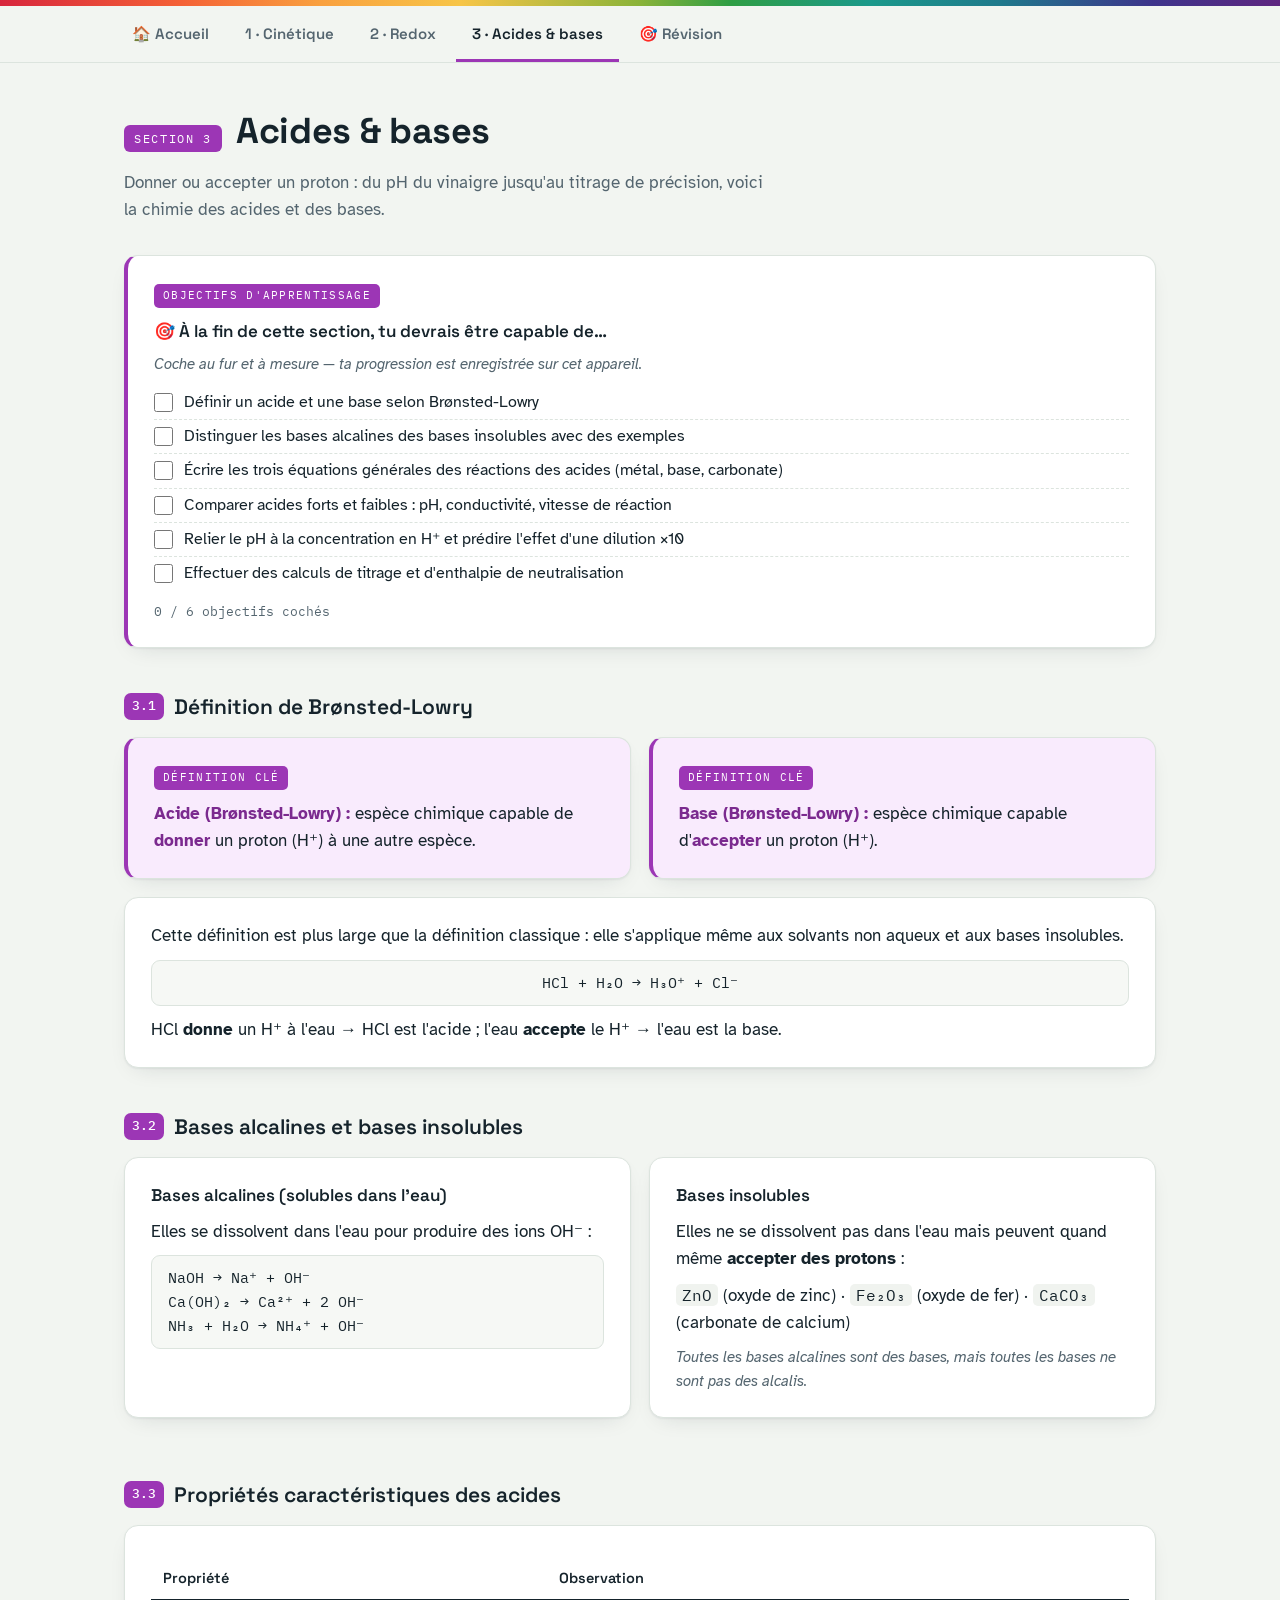
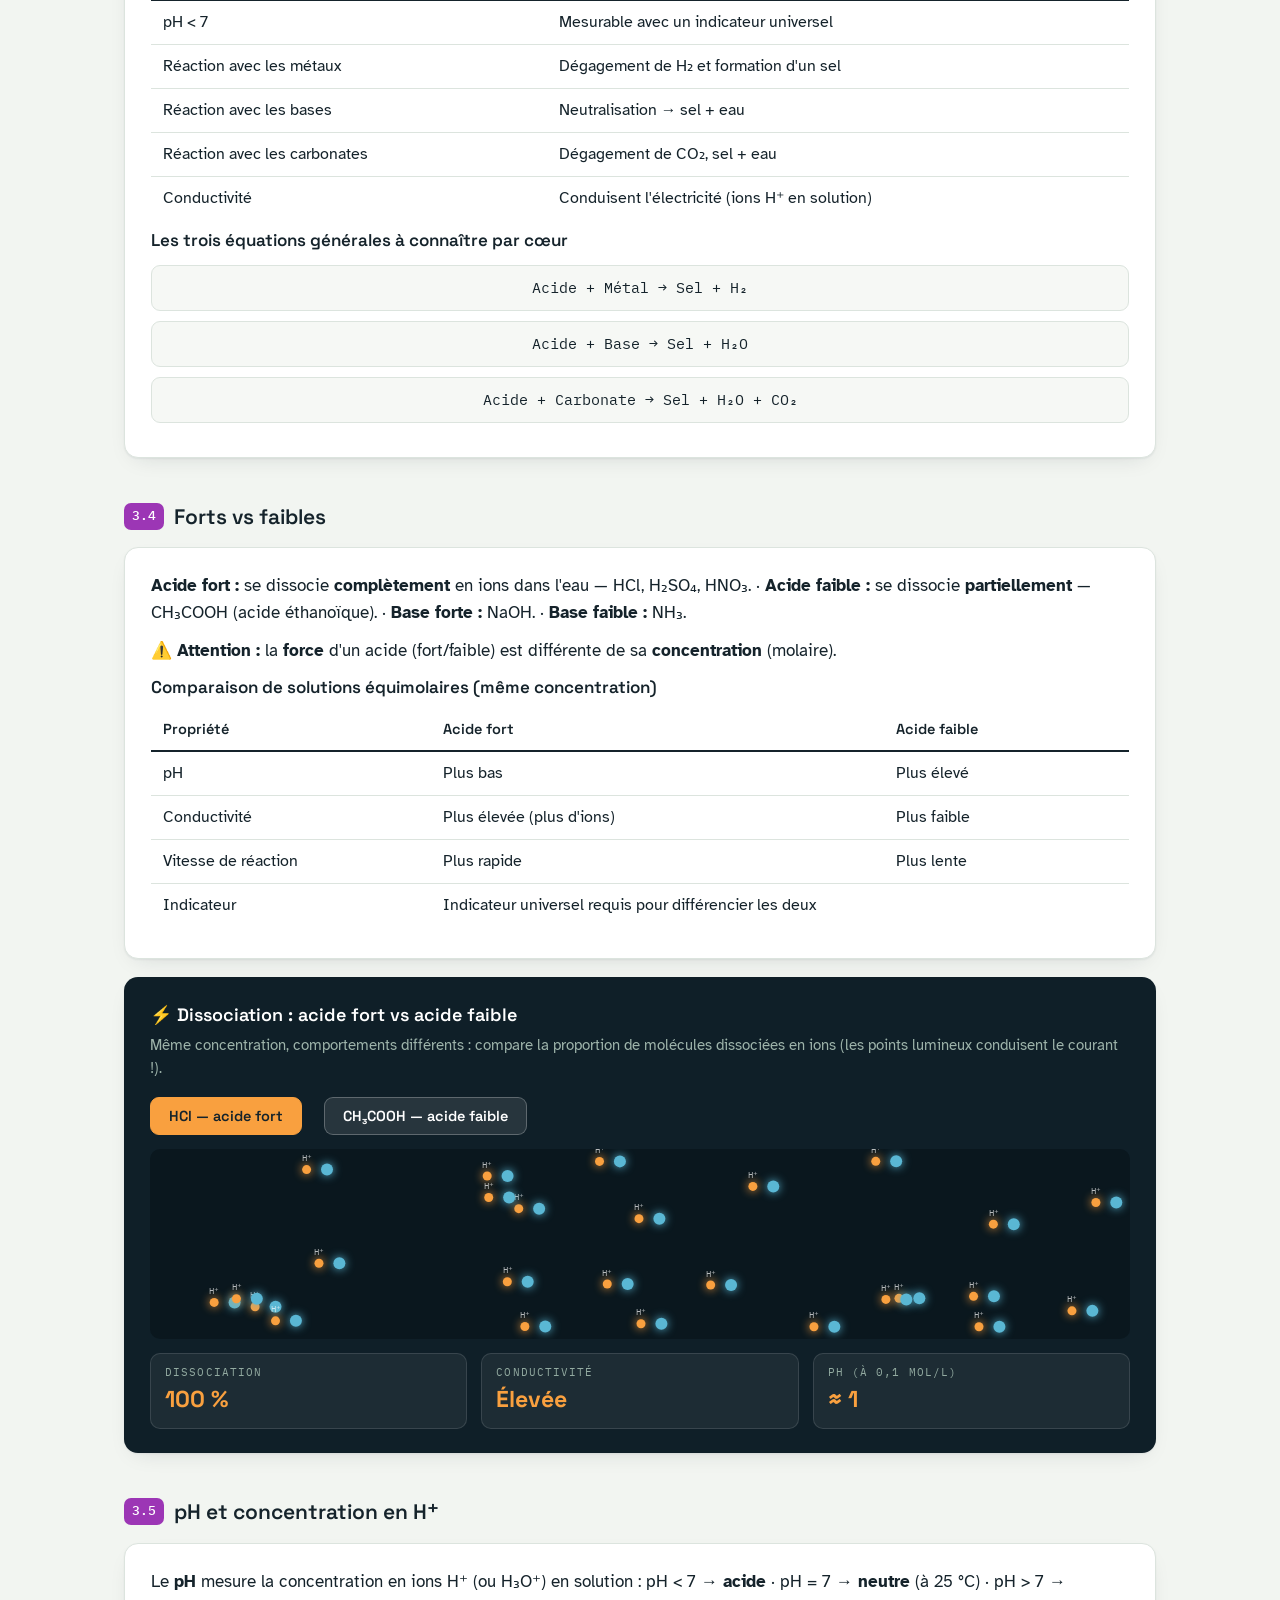
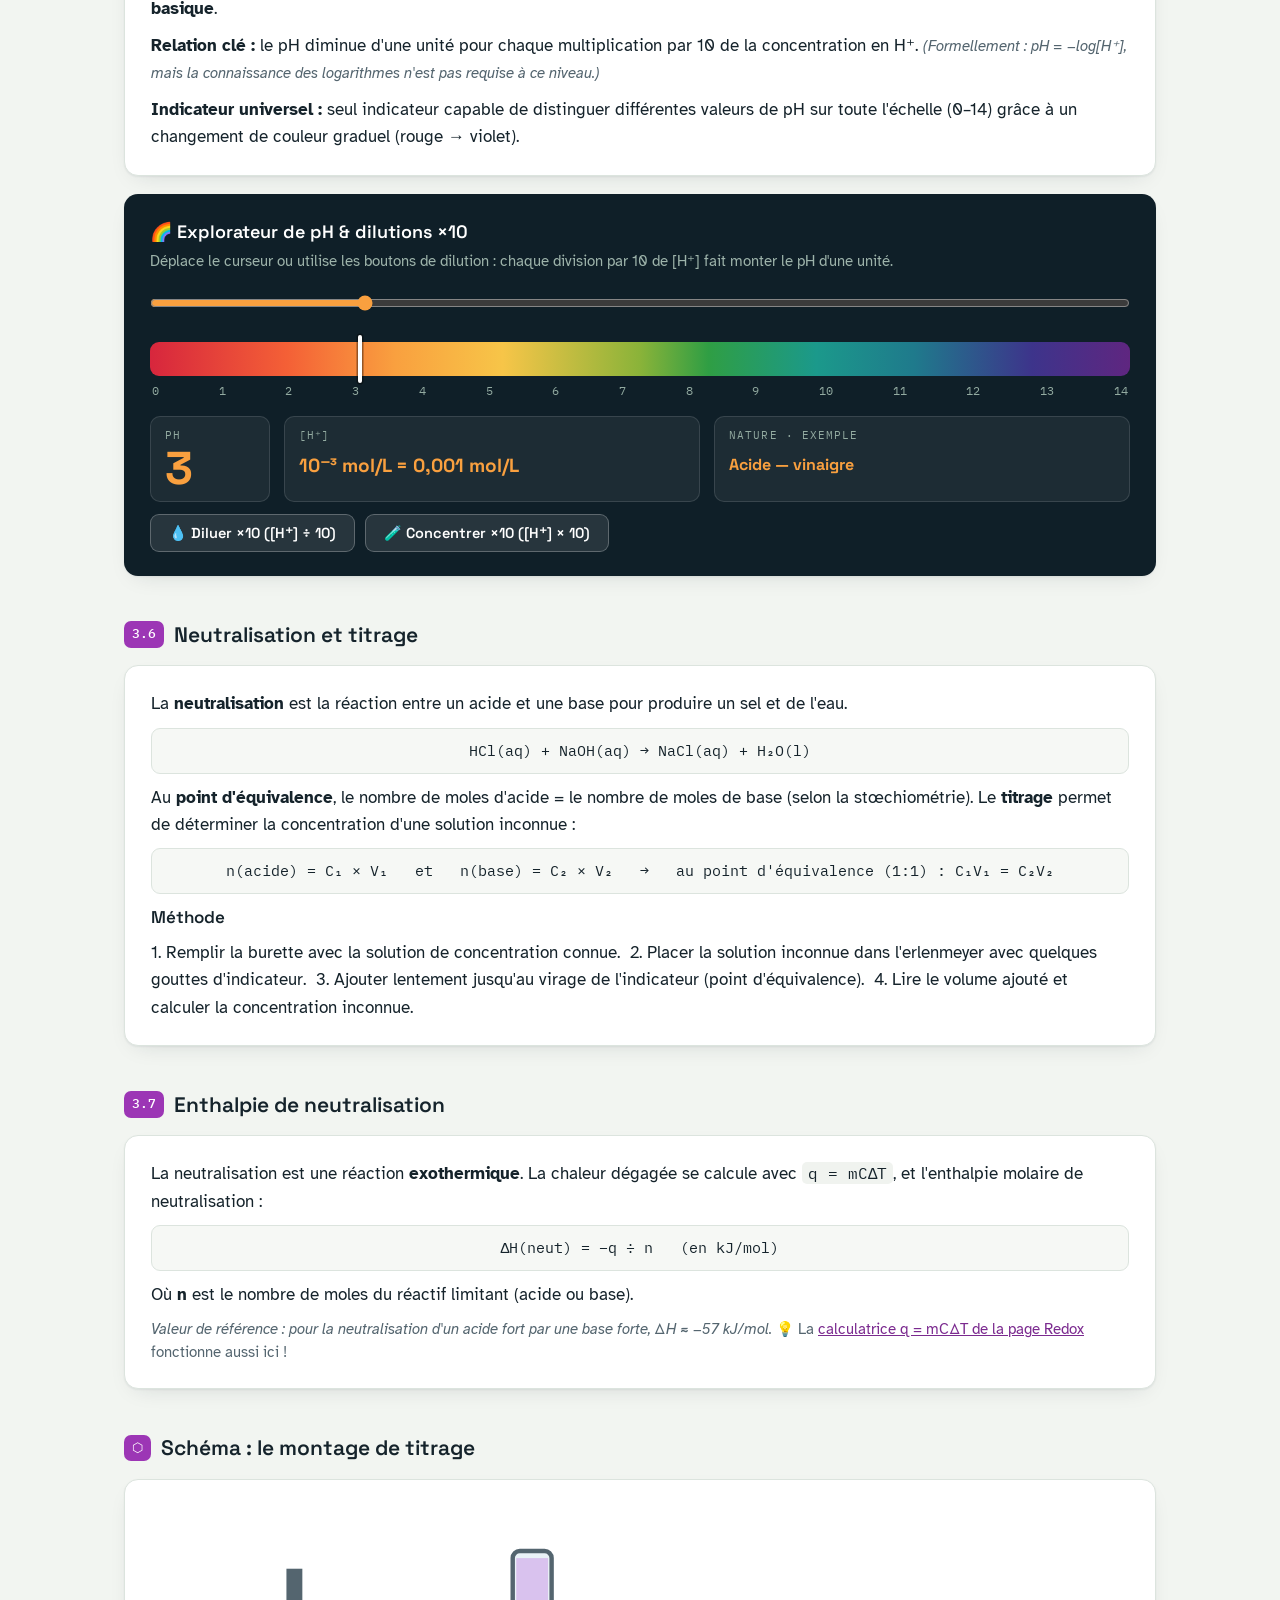
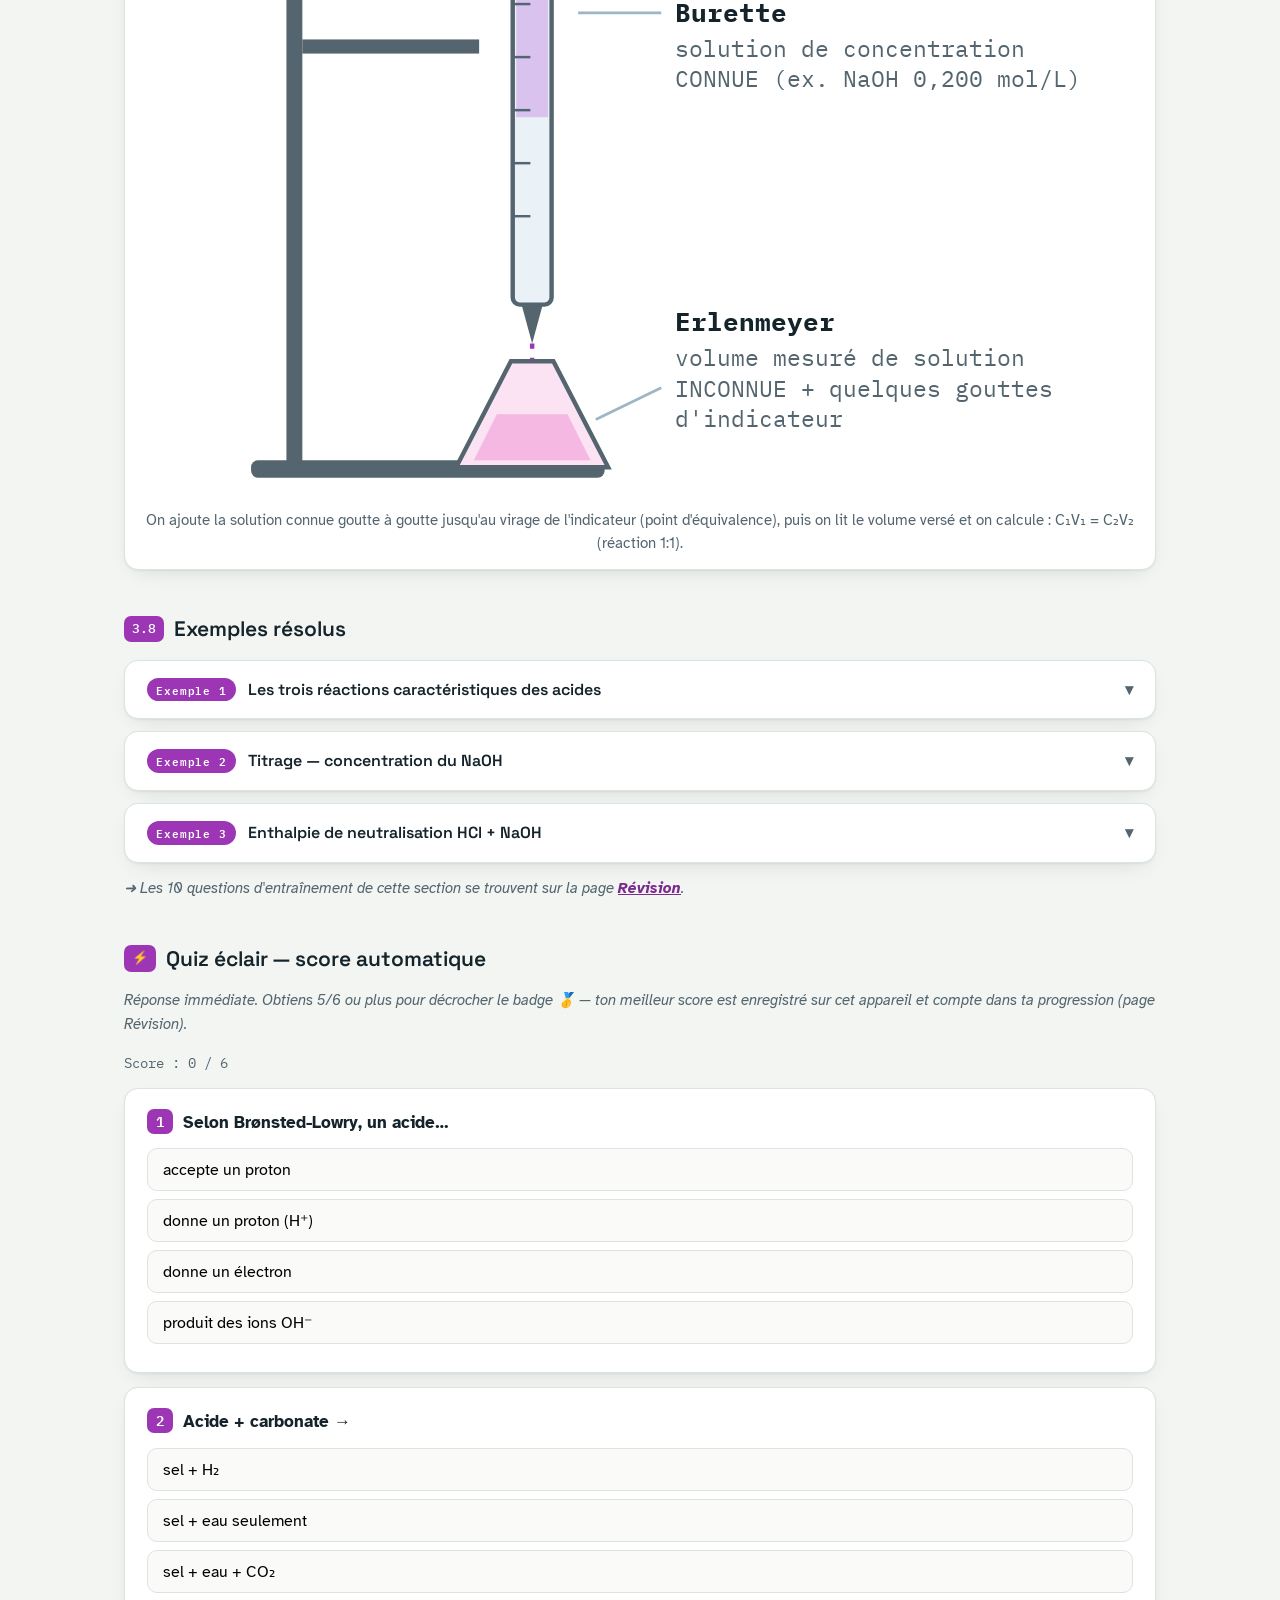
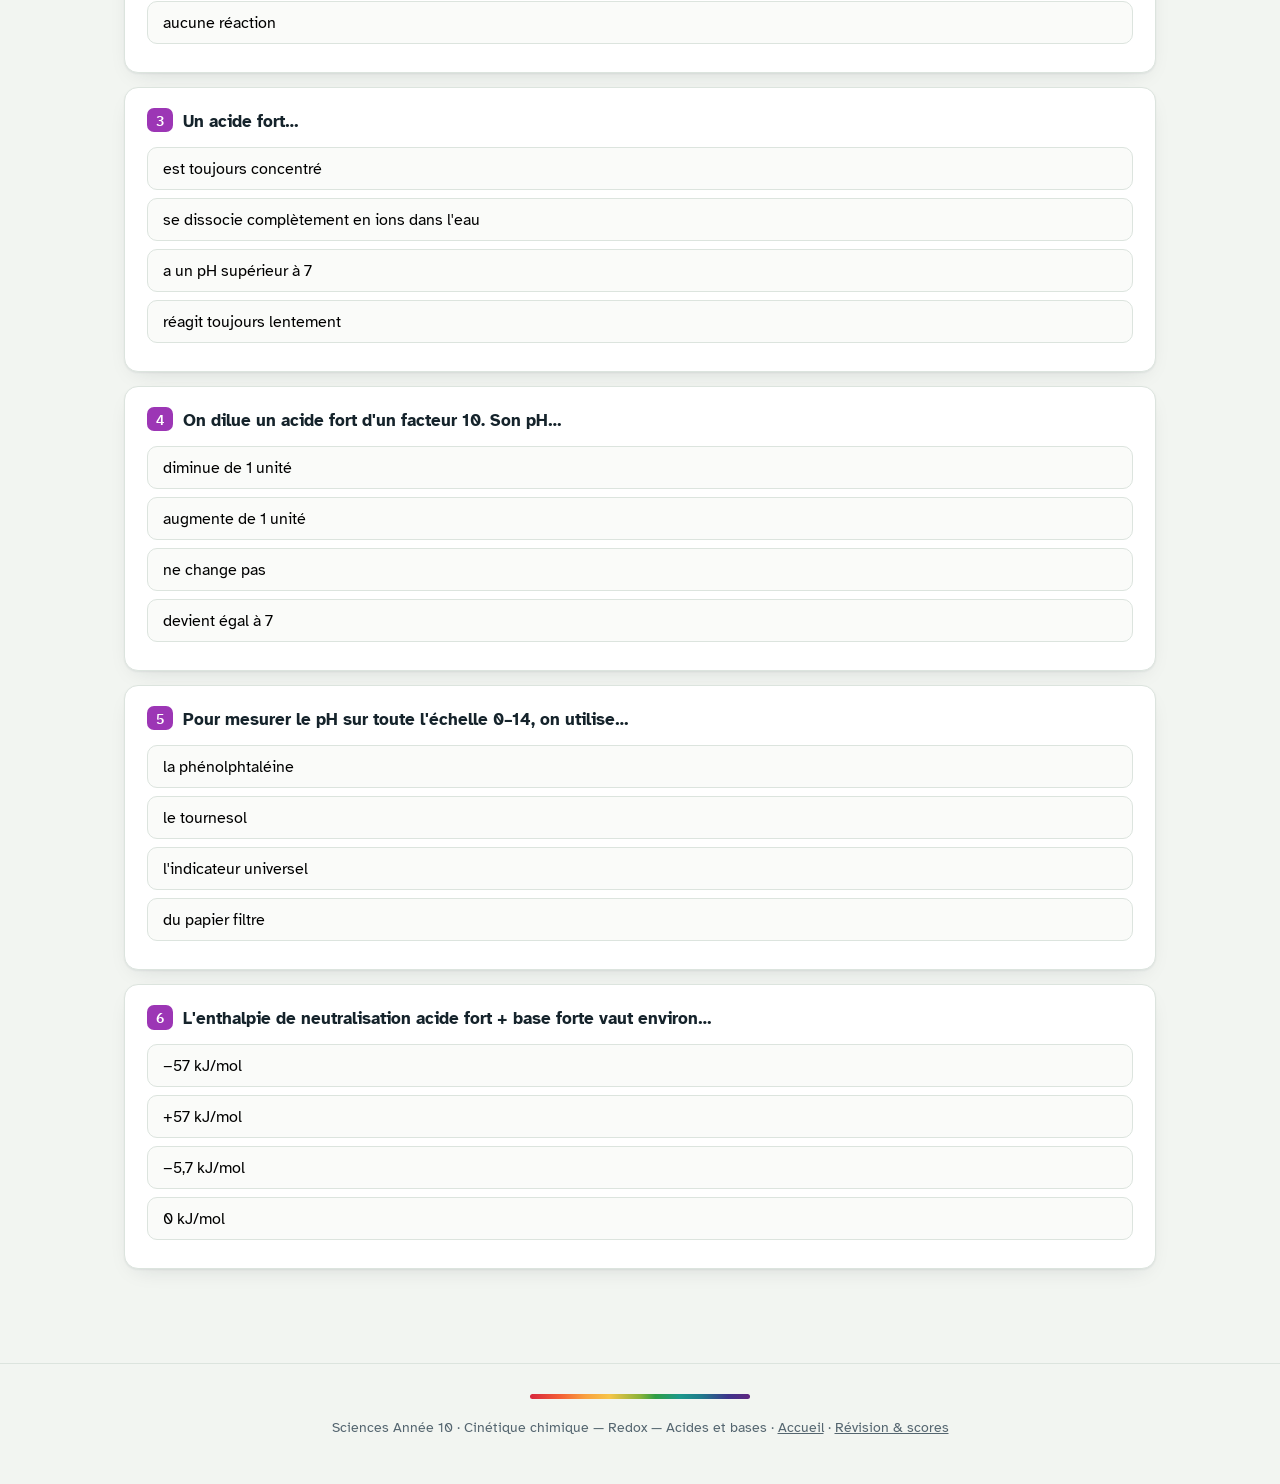
==== acids.html @ d0faf3c6 "Add files via upload" ====
<!DOCTYPE html>
<html lang="fr">
<head>
<meta charset="UTF-8">
<meta name="viewport" content="width=device-width, initial-scale=1.0">
<title>Acides & bases — Sciences Année 10</title>
<link rel="preconnect" href="https://fonts.googleapis.com">
<link href="https://fonts.googleapis.com/css2?family=Space+Grotesk:wght@400;500;600;700&family=Atkinson+Hyperlegible:ital,wght@0,400;0,700;1,400&family=IBM+Plex+Mono:wght@400;500;600&display=swap" rel="stylesheet">
<link rel="stylesheet" href="style.css">
</head>
<body>
<header class="page-hero"><div class="ph-bar"></div></header>
<nav class="nav" aria-label="Navigation du site"><div class="nav-inner">
<a class="tab-btn" href="index.html">🏠 Accueil</a>
<a class="tab-btn" href="kinetics.html" style="--tab-color:var(--kin)">1 · Cinétique</a>
<a class="tab-btn" href="redox.html" style="--tab-color:var(--redox)">2 · Redox</a>
<a class="tab-btn" href="acids.html" style="--tab-color:var(--acid)" aria-current="page">3 · Acides &amp; bases</a>
<a class="tab-btn" href="revision.html" style="--tab-color:var(--green)">🎯 Révision</a>
</div></nav>
<main class="wrap">
<section class="panel" id="panel-acid" style="--accent:var(--acid);--accent-soft:var(--acid-soft);--accent-deep:var(--acid-deep)">
  <div class="section-head">
    <span class="section-tag" style="background:var(--acid)">Section 3</span>
    <h2>Acides &amp; bases</h2>
  </div>
  <p class="section-intro">Donner ou accepter un proton : du pH du vinaigre jusqu'au titrage de précision, voici la chimie des acides et des bases.</p>
<div class="card obj-card" data-chapter="acid"><span class="deftag" style="background:var(--acid);color:#fff">Objectifs d'apprentissage</span><h4>🎯 À la fin de cette section, tu devrais être capable de…</h4><p class="note">Coche au fur et à mesure — ta progression est enregistrée sur cet appareil.</p><ul class="obj-list"><li><label><input type="checkbox"> <span>Définir un acide et une base selon Brønsted-Lowry</span></label></li><li><label><input type="checkbox"> <span>Distinguer les bases alcalines des bases insolubles avec des exemples</span></label></li><li><label><input type="checkbox"> <span>Écrire les trois équations générales des réactions des acides (métal, base, carbonate)</span></label></li><li><label><input type="checkbox"> <span>Comparer acides forts et faibles : pH, conductivité, vitesse de réaction</span></label></li><li><label><input type="checkbox"> <span>Relier le pH à la concentration en H⁺ et prédire l'effet d'une dilution ×10</span></label></li><li><label><input type="checkbox"> <span>Effectuer des calculs de titrage et d'enthalpie de neutralisation</span></label></li></ul><div class="obj-progress"></div></div>


  <h3 class="block-title"><span class="num" style="background:var(--acid)">3.1</span>Définition de Brønsted-Lowry</h3>
  <div class="grid-2">
    <div class="card definition">
      <span class="deftag" style="background:var(--acid);color:#fff">Définition clé</span>
      <p><strong>Acide (Brønsted-Lowry) :</strong> espèce chimique capable de <strong>donner</strong> un proton (H⁺) à une autre espèce.</p>
    </div>
    <div class="card definition">
      <span class="deftag" style="background:var(--acid);color:#fff">Définition clé</span>
      <p><strong>Base (Brønsted-Lowry) :</strong> espèce chimique capable d'<strong>accepter</strong> un proton (H⁺).</p>
    </div>
  </div>
  <div class="card">
    <p>Cette définition est plus large que la définition classique : elle s'applique même aux solvants non aqueux et aux bases insolubles.</p>
    <div class="eq">HCl + H₂O → H₃O⁺ + Cl⁻</div>
    <p>HCl <strong>donne</strong> un H⁺ à l'eau → HCl est l'acide ; l'eau <strong>accepte</strong> le H⁺ → l'eau est la base.</p>
  </div>

  <h3 class="block-title"><span class="num" style="background:var(--acid)">3.2</span>Bases alcalines et bases insolubles</h3>
  <div class="grid-2">
    <div class="card">
      <h4>Bases alcalines (solubles dans l'eau)</h4>
      <p>Elles se dissolvent dans l'eau pour produire des ions OH⁻ :</p>
      <div class="eq" style="text-align:left">NaOH → Na⁺ + OH⁻<br>Ca(OH)₂ → Ca²⁺ + 2 OH⁻<br>NH₃ + H₂O → NH₄⁺ + OH⁻</div>
    </div>
    <div class="card">
      <h4>Bases insolubles</h4>
      <p>Elles ne se dissolvent pas dans l'eau mais peuvent quand même <strong>accepter des protons</strong> :</p>
      <p><code class="chem">ZnO</code> (oxyde de zinc) · <code class="chem">Fe₂O₃</code> (oxyde de fer) · <code class="chem">CaCO₃</code> (carbonate de calcium)</p>
      <p class="note">Toutes les bases alcalines sont des bases, mais toutes les bases ne sont pas des alcalis.</p>
    </div>
  </div>

  <h3 class="block-title"><span class="num" style="background:var(--acid)">3.3</span>Propriétés caractéristiques des acides</h3>
  <div class="card">
    <table>
      <tr><th>Propriété</th><th>Observation</th></tr>
      <tr><td>pH &lt; 7</td><td>Mesurable avec un indicateur universel</td></tr>
      <tr><td>Réaction avec les métaux</td><td>Dégagement de H₂ et formation d'un sel</td></tr>
      <tr><td>Réaction avec les bases</td><td>Neutralisation → sel + eau</td></tr>
      <tr><td>Réaction avec les carbonates</td><td>Dégagement de CO₂, sel + eau</td></tr>
      <tr><td>Conductivité</td><td>Conduisent l'électricité (ions H⁺ en solution)</td></tr>
    </table>
    <h4>Les trois équations générales à connaître par cœur</h4>
    <div class="eq">Acide + Métal → Sel + H₂</div>
    <div class="eq">Acide + Base → Sel + H₂O</div>
    <div class="eq">Acide + Carbonate → Sel + H₂O + CO₂</div>
  </div>

  <h3 class="block-title"><span class="num" style="background:var(--acid)">3.4</span>Forts vs faibles</h3>
  <div class="card">
    <p><strong>Acide fort :</strong> se dissocie <strong>complètement</strong> en ions dans l'eau — HCl, H₂SO₄, HNO₃. · <strong>Acide faible :</strong> se dissocie <strong>partiellement</strong> — CH₃COOH (acide éthanoïque). · <strong>Base forte :</strong> NaOH. · <strong>Base faible :</strong> NH₃.</p>
    <p>⚠️ <strong>Attention :</strong> la <strong>force</strong> d'un acide (fort/faible) est différente de sa <strong>concentration</strong> (molaire).</p>
    <h4>Comparaison de solutions équimolaires (même concentration)</h4>
    <table>
      <tr><th>Propriété</th><th>Acide fort</th><th>Acide faible</th></tr>
      <tr><td>pH</td><td>Plus bas</td><td>Plus élevé</td></tr>
      <tr><td>Conductivité</td><td>Plus élevée (plus d'ions)</td><td>Plus faible</td></tr>
      <tr><td>Vitesse de réaction</td><td>Plus rapide</td><td>Plus lente</td></tr>
      <tr><td>Indicateur</td><td colspan="2">Indicateur universel requis pour différencier les deux</td></tr>
    </table>
  </div>

  <!-- Strong vs weak dissociation widget -->
  <div class="widget">
    <h4>⚡ Dissociation : acide fort vs acide faible</h4>
    <p class="hint">Même concentration, comportements différents : compare la proportion de molécules dissociées en ions (les points lumineux conduisent le courant !).</p>
    <div class="controls">
      <button class="btn dark toggled" id="dissStrong">HCl — acide fort</button>
      <button class="btn dark" id="dissWeak">CH₃COOH — acide faible</button>
    </div>
    <canvas id="dissCanvas" class="sim-canvas" style="height:190px" aria-label="Visualisation de la dissociation des acides"></canvas>
    <div class="stat-row">
      <div class="stat"><div class="lab">Dissociation</div><div class="val" id="dissPct">100 %</div></div>
      <div class="stat"><div class="lab">Conductivité</div><div class="val" id="dissCond">Élevée</div></div>
      <div class="stat"><div class="lab">pH (à 0,1 mol/L)</div><div class="val" id="dissPh">≈ 1</div></div>
    </div>
  </div>

  <h3 class="block-title"><span class="num" style="background:var(--acid)">3.5</span>pH et concentration en H⁺</h3>
  <div class="card">
    <p>Le <strong>pH</strong> mesure la concentration en ions H⁺ (ou H₃O⁺) en solution : pH &lt; 7 → <strong>acide</strong> · pH = 7 → <strong>neutre</strong> (à 25 °C) · pH &gt; 7 → <strong>basique</strong>.</p>
    <p><strong>Relation clé :</strong> le pH diminue d'une unité pour chaque multiplication par 10 de la concentration en H⁺. <span class="note">(Formellement : pH = −log[H⁺], mais la connaissance des logarithmes n'est pas requise à ce niveau.)</span></p>
    <p><strong>Indicateur universel :</strong> seul indicateur capable de distinguer différentes valeurs de pH sur toute l'échelle (0–14) grâce à un changement de couleur graduel (rouge → violet).</p>
  </div>

  <!-- pH explorer -->
  <div class="widget">
    <h4>🌈 Explorateur de pH &amp; dilutions ×10</h4>
    <p class="hint">Déplace le curseur ou utilise les boutons de dilution : chaque division par 10 de [H⁺] fait monter le pH d'une unité.</p>
    <input type="range" id="phSlider" min="0" max="14" step="1" value="3" aria-label="Valeur de pH">
    <div class="ph-strip"><div class="ph-cursor" id="phCursor"></div></div>
    <div class="ph-scale"><span>0</span><span>1</span><span>2</span><span>3</span><span>4</span><span>5</span><span>6</span><span>7</span><span>8</span><span>9</span><span>10</span><span>11</span><span>12</span><span>13</span><span>14</span></div>
    <div class="ph-readout">
      <div class="stat" style="flex:0 0 auto;min-width:120px"><div class="lab">pH</div><div class="ph-big" id="phVal" style="color:#F7C548">3</div></div>
      <div class="stat"><div class="lab">[H⁺]</div><div class="val" id="phConc" style="font-size:19px;padding-top:6px">10⁻³ mol/L = 0,001 mol/L</div></div>
      <div class="stat"><div class="lab">Nature · exemple</div><div class="val" id="phNature" style="font-size:16px;padding-top:7px">Acide — vinaigre</div></div>
    </div>
    <div class="dilute-btns">
      <button class="btn dark" id="phDilute">💧 Diluer ×10 ([H⁺] ÷ 10)</button>
      <button class="btn dark" id="phConcentrate">🧪 Concentrer ×10 ([H⁺] × 10)</button>
    </div>
  </div>

  <h3 class="block-title"><span class="num" style="background:var(--acid)">3.6</span>Neutralisation et titrage</h3>
  <div class="card">
    <p>La <strong>neutralisation</strong> est la réaction entre un acide et une base pour produire un sel et de l'eau.</p>
    <div class="eq">HCl(aq) + NaOH(aq) → NaCl(aq) + H₂O(l)</div>
    <p>Au <strong>point d'équivalence</strong>, le nombre de moles d'acide = le nombre de moles de base (selon la stœchiométrie). Le <strong>titrage</strong> permet de déterminer la concentration d'une solution inconnue :</p>
    <div class="eq">n(acide) = C₁ × V₁ &nbsp;&nbsp;et&nbsp;&nbsp; n(base) = C₂ × V₂ &nbsp;&nbsp;→&nbsp;&nbsp; au point d'équivalence (1:1) : C₁V₁ = C₂V₂</div>
    <h4>Méthode</h4>
    <p>1. Remplir la burette avec la solution de concentration connue. &nbsp;2. Placer la solution inconnue dans l'erlenmeyer avec quelques gouttes d'indicateur. &nbsp;3. Ajouter lentement jusqu'au virage de l'indicateur (point d'équivalence). &nbsp;4. Lire le volume ajouté et calculer la concentration inconnue.</p>
  </div>

  <h3 class="block-title"><span class="num" style="background:var(--acid)">3.7</span>Enthalpie de neutralisation</h3>
  <div class="card">
    <p>La neutralisation est une réaction <strong>exothermique</strong>. La chaleur dégagée se calcule avec <code class="chem">q = mCΔT</code>, et l'enthalpie molaire de neutralisation :</p>
    <div class="eq">ΔH(neut) = −q ÷ n &nbsp;&nbsp;(en kJ/mol)</div>
    <p>Où <strong>n</strong> est le nombre de moles du réactif limitant (acide ou base).</p>
    <p class="note">Valeur de référence : pour la neutralisation d'un acide fort par une base forte, ΔH ≈ −57 kJ/mol. <span style="font-style:normal">💡 La <a href="redox.html" style="color:var(--acid-deep)">calculatrice q = mCΔT de la page Redox</a> fonctionne aussi ici !</span></p>
  </div>

  
<h3 class="block-title"><span class="num" style="background:var(--acid)">⬡</span>Schéma : le montage de titrage</h3>
<figure class="fig"><svg viewBox="0 0 560 340" role="img" aria-label="Montage de titrage avec burette et erlenmeyer">
<!-- stand -->
<rect x="60" y="318" width="200" height="10" rx="4" fill="#54656F"/>
<rect x="80" y="40" width="9" height="280" fill="#54656F"/>
<rect x="89" y="80" width="100" height="8" fill="#54656F"/>
<!-- burette -->
<rect x="208" y="30" width="22" height="200" rx="4" fill="#EAF2F7" stroke="#54656F" stroke-width="2.5"/>
<rect x="210" y="34" width="18" height="90" fill="#D9C2EE"/>
<g stroke="#54656F" stroke-width="1.4">
<line x1="208" y1="60" x2="218" y2="60"/><line x1="208" y1="90" x2="218" y2="90"/>
<line x1="208" y1="120" x2="218" y2="120"/><line x1="208" y1="150" x2="218" y2="150"/>
<line x1="208" y1="180" x2="218" y2="180"/></g>
<path d="M 213 230 L 225 230 L 219 252 Z" fill="#54656F"/>
<line x1="219" y1="252" x2="219" y2="278" stroke="#9C36B5" stroke-width="2.5" stroke-dasharray="3 5"/>
<!-- flask -->
<path d="M 207 262 L 231 262 L 262 322 L 176 322 Z" fill="#FBE3F4" stroke="#54656F" stroke-width="2.5"/>
<path d="M 199 292 L 239 292 L 252 318 L 186 318 Z" fill="#F5B8E2"/>
<!-- labels -->
<text x="300" y="70" font-size="14.5" fill="#15232B" font-weight="700">Burette</text>
<text x="300" y="90" font-size="13" fill="#54656F">solution de concentration</text>
<text x="300" y="107" font-size="13" fill="#54656F">CONNUE (ex. NaOH 0,200 mol/L)</text>
<text x="300" y="245" font-size="14.5" fill="#15232B" font-weight="700">Erlenmeyer</text>
<text x="300" y="265" font-size="13" fill="#54656F">volume mesuré de solution</text>
<text x="300" y="282" font-size="13" fill="#54656F">INCONNUE + quelques gouttes</text>
<text x="300" y="299" font-size="13" fill="#54656F">d'indicateur</text>
<line x1="245" y1="65" x2="292" y2="65" stroke="#9DB6C4" stroke-width="1.5"/>
<line x1="255" y1="295" x2="292" y2="277" stroke="#9DB6C4" stroke-width="1.5"/>
</svg><figcaption>On ajoute la solution connue goutte à goutte jusqu'au virage de l'indicateur (point d'équivalence), puis on lit le volume versé et on calcule : C₁V₁ = C₂V₂ (réaction 1:1).</figcaption></figure>
<h3 class="block-title"><span class="num" style="background:var(--acid)">3.8</span>Exemples résolus</h3>
  <details class="ex">
    <summary><span class="pill" style="background:var(--acid)">Exemple 1</span>Les trois réactions caractéristiques des acides<span class="chev">▾</span></summary>
    <div class="ex-body">
      <p><strong>Question :</strong> écrivez les équations équilibrées pour : (a) magnésium + acide chlorhydrique ; (b) hydroxyde de sodium + acide sulfurique ; (c) carbonate de calcium + acide chlorhydrique.</p>
      <div class="answer show"><span class="alab">Réponse</span>
        <div class="eq">(a) Mg(s) + 2 HCl(aq) → MgCl₂(aq) + H₂(g)</div>
        <div class="eq">(b) 2 NaOH(aq) + H₂SO₄(aq) → Na₂SO₄(aq) + 2 H₂O(l)</div>
        <div class="eq">(c) CaCO₃(s) + 2 HCl(aq) → CaCl₂(aq) + H₂O(l) + CO₂(g)</div>
      </div>
    </div>
  </details>
  <details class="ex">
    <summary><span class="pill" style="background:var(--acid)">Exemple 2</span>Titrage — concentration du NaOH<span class="chev">▾</span></summary>
    <div class="ex-body">
      <p><strong>Question :</strong> dans un titrage, 25,0 cm³ de NaOH de concentration inconnue est titré avec du HCl à 0,100 mol/L. Il faut 18,4 cm³ de HCl pour atteindre le point d'équivalence. Calculez la concentration du NaOH.</p>
      <div class="answer show"><span class="alab">Réponse</span>
        Moles de HCl = 0,100 × 0,0184 = 1,84 × 10⁻³ mol. Réaction 1:1, donc moles de NaOH = 1,84 × 10⁻³ mol.
        <div class="eq">C(NaOH) = n ÷ V = 1,84 × 10⁻³ ÷ 0,0250 = <strong>0,0736 mol/L</strong></div>
      </div>
    </div>
  </details>
  <details class="ex">
    <summary><span class="pill" style="background:var(--acid)">Exemple 3</span>Enthalpie de neutralisation HCl + NaOH<span class="chev">▾</span></summary>
    <div class="ex-body">
      <p><strong>Question :</strong> 50 cm³ de HCl à 1 mol/L est mélangé à 50 cm³ de NaOH à 1 mol/L. La température passe de 20,0 °C à 26,7 °C. Calculez q et ΔH molaire de neutralisation.</p>
      <div class="answer show"><span class="alab">Réponse</span>
        m totale = 100 g (densité ≈ 1 g/cm³) · ΔT = 6,7 °C
        <div class="eq">q = 100 × 4,18 × 6,7 = 2 800,6 J ≈ 2,80 kJ</div>
        Moles de HCl = 0,050 L × 1 mol/L = 0,050 mol (réactif limitant)
        <div class="eq">ΔH = −2,80 ÷ 0,050 = <strong>−56,0 kJ/mol</strong></div>
        Le signe négatif confirme que la réaction est exothermique.
      </div>
    </div>
  </details>
  <p class="note" style="margin-top:14px">➜ Les 10 questions d'entraînement de cette section se trouvent sur la page <a href="revision.html" style="color:var(--accent-deep)"><strong>Révision</strong></a>.</p>
<h3 class="block-title"><span class="num" style="background:var(--acid)">⚡</span>Quiz éclair — score automatique</h3><p class="note" style="margin-bottom:16px">Réponse immédiate. Obtiens 5/6 ou plus pour décrocher le badge 🥇 — ton meilleur score est enregistré sur cet appareil et compte dans ta progression (page Révision).</p><div id="quiz"></div>
<script>
const QUIZ_DATA=[
{q:"Selon Brønsted-Lowry, un acide…",o:["accepte un proton","donne un proton (H⁺)","donne un électron","produit des ions OH⁻"],c:1},
{q:"Acide + carbonate →",o:["sel + H₂","sel + eau seulement","sel + eau + CO₂","aucune réaction"],c:2},
{q:"Un acide fort…",o:["est toujours concentré","se dissocie complètement en ions dans l'eau","a un pH supérieur à 7","réagit toujours lentement"],c:1},
{q:"On dilue un acide fort d'un facteur 10. Son pH…",o:["diminue de 1 unité","augmente de 1 unité","ne change pas","devient égal à 7"],c:1},
{q:"Pour mesurer le pH sur toute l'échelle 0–14, on utilise…",o:["la phénolphtaléine","le tournesol","l'indicateur universel","du papier filtre"],c:2},
{q:"L'enthalpie de neutralisation acide fort + base forte vaut environ…",o:["−57 kJ/mol","+57 kJ/mol","−5,7 kJ/mol","0 kJ/mol"],c:0}];
document.addEventListener('DOMContentLoaded',()=>renderQuiz(document.getElementById('quiz'),'acid',QUIZ_DATA));
</script>
</section>
</main>
<footer class="footer"><div class="ph-mini"></div><p>Sciences Année 10 · Cinétique chimique — Redox — Acides et bases · <a href="index.html" style="color:var(--ink-soft)">Accueil</a> · <a href="revision.html" style="color:var(--ink-soft)">Révision &amp; scores</a></p></footer>
<script>
/* == DISSOCIATION WIDGET ===================== */
(function(){
  const cv=document.getElementById('dissCanvas'),ctx=cv.getContext('2d');
  const reduced=matchMedia('(prefers-reduced-motion: reduce)').matches;
  let strong=true,mols=[];
  function resize(){cv.width=cv.offsetWidth*devicePixelRatio;cv.height=190*devicePixelRatio;spawn();}
  function spawn(){
    mols=[];
    for(let i=0;i<26;i++){
      mols.push({x:Math.random()*cv.width,y:Math.random()*cv.height,
        vx:(Math.random()-.5)*.7,vy:(Math.random()-.5)*.7,idx:i});
    }
  }
  resize();addEventListener('resize',resize);
  function frame(){
    ctx.clearRect(0,0,cv.width,cv.height);
    const dpr=devicePixelRatio,r=6*dpr;
    const dissCount=strong?26:3; // 100% vs ~10%
    mols.forEach(mo=>{
      if(!reduced){mo.x+=mo.vx*dpr;mo.y+=mo.vy*dpr;
        if(mo.x<r*3){mo.x=r*3;mo.vx*=-1}if(mo.x>cv.width-r*3){mo.x=cv.width-r*3;mo.vx*=-1}
        if(mo.y<r*2){mo.y=r*2;mo.vy*=-1}if(mo.y>cv.height-r*2){mo.y=cv.height-r*2;mo.vy*=-1}}
      const diss=mo.idx<dissCount;
      if(diss){
        // two separated glowing ions
        ctx.shadowColor='#F9A03F';ctx.shadowBlur=10*dpr;
        ctx.fillStyle='#F9A03F';ctx.beginPath();ctx.arc(mo.x-r*1.7,mo.y,r*.75,0,7);ctx.fill();
        ctx.shadowColor='#5AB7D4';
        ctx.fillStyle='#5AB7D4';ctx.beginPath();ctx.arc(mo.x+r*1.7,mo.y,r,0,7);ctx.fill();
        ctx.shadowBlur=0;
        ctx.fillStyle='rgba(255,255,255,.7)';ctx.font=`${9*dpr}px IBM Plex Mono`;
        ctx.fillText('H⁺',mo.x-r*2.5,mo.y-r*1.4);
      }else{
        // intact molecule: two joined circles
        ctx.fillStyle='#7E8F87';
        ctx.beginPath();ctx.arc(mo.x-r*.55,mo.y,r*.8,0,7);ctx.fill();
        ctx.beginPath();ctx.arc(mo.x+r*.55,mo.y,r,0,7);ctx.fill();
      }
    });
    if(!reduced)requestAnimationFrame(frame);
  }
  frame();
  const bS=document.getElementById('dissStrong'),bW=document.getElementById('dissWeak');
  function setMode(s){
    strong=s;bS.classList.toggle('toggled',s);bW.classList.toggle('toggled',!s);
    document.getElementById('dissPct').textContent=s?'100 %':'≈ 10 %';
    document.getElementById('dissCond').textContent=s?'Élevée':'Faible';
    document.getElementById('dissPh').textContent=s?'≈ 1':'≈ 3';
    if(reduced)frame();
  }
  bS.addEventListener('click',()=>setMode(true));
  bW.addEventListener('click',()=>setMode(false));
})();


/* == pH EXPLORER ===================== */
(function(){
  const slider=document.getElementById('phSlider'),cursor=document.getElementById('phCursor');
  const COLORS=['#D7263D','#E84A3A','#F46036','#F9A03F','#F7C548','#C9CA45','#8AB339','#2F9E44','#1B998B','#1F8C8C','#1F7A8C','#3F5FA8','#3D348B','#4A2D85','#5F2680'];
  const EX=[
    'Acide fort — acide de batterie','Acide — suc gastrique','Acide — jus de citron','Acide — vinaigre',
    'Acide — jus de tomate','Acide faible — café noir','Légèrement acide — pluie, lait','Neutre — eau pure (25 °C)',
    'Légèrement basique — eau de mer','Basique — bicarbonate de soude','Basique — savon doux','Basique — ammoniaque diluée',
    'Basique — eau savonneuse conc.','Base forte — eau de Javel','Base forte — déboucheur (NaOH)'];
  const SUP={'-':'⁻','0':'⁰','1':'¹','2':'²','3':'³','4':'⁴','5':'⁵','6':'⁶','7':'⁷','8':'⁸','9':'⁹','+':'⁺'};
  function sup(n){return String(n).split('').map(c=>SUP[c]||c).join('');}
  function upd(){
    const ph=+slider.value;
    cursor.style.left=(ph/14*100)+'%';
    const v=document.getElementById('phVal');v.textContent=ph;v.style.color=COLORS[ph];
    const conc=ph===0?'1 mol/L':`10${sup('-'+ph)} mol/L`+(ph<=4?` = ${(Math.pow(10,-ph)).toLocaleString('fr-CH',{maximumFractionDigits:ph})} mol/L`:'');
    document.getElementById('phConc').textContent=conc;
    document.getElementById('phNature').textContent=EX[ph];
  }
  slider.addEventListener('input',upd);
  document.getElementById('phDilute').addEventListener('click',()=>{if(+slider.value<7){slider.value=+slider.value+1;upd();}});
  document.getElementById('phConcentrate').addEventListener('click',()=>{if(+slider.value>0){slider.value=+slider.value-1;upd();}});
  upd();
})();

</script>
<script src="app.js"></script>
</body>
</html>
---- style.css ----
:root{
  --paper:#F2F5F1;
  --card:#FFFFFF;
  --ink:#15232B;
  --ink-soft:#54656F;
  --line:#DCE4DE;
  --deep:#0F1F28;
  --deep2:#16303B;
  --kin:#E8590C;  --kin-soft:#FFF0E6;  --kin-deep:#B83E00;
  --redox:#0B7285; --redox-soft:#E3FAFC; --redox-deep:#095C6B; --copper:#C2762B;
  --acid:#9C36B5; --acid-soft:#F9EBFD; --acid-deep:#7B2A8F;
  --green:#2F9E44; --green-soft:#E9FAEC;
  --indicator:linear-gradient(90deg,#D7263D 0%,#F46036 14%,#F9A03F 25%,#F7C548 36%,#8AB339 50%,#2F9E44 57%,#1B998B 68%,#1F7A8C 78%,#3D348B 90%,#5F2680 100%);
  --shadow:0 1px 2px rgba(21,35,43,.06),0 8px 24px -12px rgba(21,35,43,.18);
  --radius:14px;
  --font-display:'Space Grotesk',sans-serif;
  --font-body:'Atkinson Hyperlegible',sans-serif;
  --font-mono:'IBM Plex Mono',monospace;
}
*{margin:0;padding:0;box-sizing:border-box}
html{scroll-behavior:smooth}
body{font-family:var(--font-body);background:var(--paper);color:var(--ink);font-size:17px;line-height:1.6}
::selection{background:#FFE3CF}

/* ---------- HERO ---------- */
.hero{background:var(--deep);color:#EAF2EE;position:relative;overflow:hidden}
.hero canvas{position:absolute;inset:0;width:100%;height:100%;display:block}
.hero-inner{position:relative;max-width:1080px;margin:0 auto;padding:64px 24px 56px;z-index:2}
.hero-eyebrow{font-family:var(--font-mono);font-size:13px;letter-spacing:.18em;text-transform:uppercase;color:#9DBCAF;margin-bottom:14px}
.hero h1{font-family:var(--font-display);font-weight:700;font-size:clamp(34px,5.4vw,58px);line-height:1.04;letter-spacing:-.015em}
.hero h1 .accent{color:#F9A03F}
.hero-sub{margin-top:18px;max-width:560px;color:#B9CCC3;font-size:17px}
.hero-chips{display:flex;flex-wrap:wrap;gap:10px;margin-top:28px}
.hero-chip{font-family:var(--font-mono);font-size:13px;padding:7px 14px;border-radius:999px;border:1px solid rgba(255,255,255,.22);cursor:pointer;color:#EAF2EE;background:rgba(255,255,255,.05);transition:.2s;backdrop-filter:blur(2px)}
.hero-chip:hover{transform:translateY(-2px)}
.hero-chip .dot{display:inline-block;width:9px;height:9px;border-radius:50%;margin-right:8px;vertical-align:1px}
.ph-bar{height:7px;background:var(--indicator)}

/* ---------- NAV ---------- */
.nav{position:sticky;top:0;z-index:50;background:rgba(242,245,241,.92);backdrop-filter:blur(10px);border-bottom:1px solid var(--line)}
.nav-inner{max-width:1080px;margin:0 auto;padding:0 16px;display:flex;gap:4px;overflow-x:auto;scrollbar-width:none}
.nav-inner::-webkit-scrollbar{display:none}
.tab-btn{font-family:var(--font-display);font-weight:600;font-size:15px;padding:16px 16px 13px;border:none;background:none;color:var(--ink-soft);cursor:pointer;border-bottom:3px solid transparent;white-space:nowrap;transition:color .15s}
.tab-btn:hover{color:var(--ink)}
.tab-btn[aria-selected="true"]{color:var(--ink);border-bottom-color:var(--tab-color,var(--ink))}
.tab-btn:focus-visible{outline:2px solid var(--ink);outline-offset:-2px;border-radius:6px}

/* ---------- LAYOUT ---------- */
.wrap{max-width:1080px;margin:0 auto;padding:40px 24px 80px}
.panel{display:block;animation:fadeUp .35s ease}

@keyframes fadeUp{from{opacity:0;transform:translateY(10px)}to{opacity:1;transform:none}}
@media (prefers-reduced-motion:reduce){*{animation:none!important;transition:none!important;scroll-behavior:auto!important}}

.section-head{display:flex;align-items:baseline;gap:14px;margin-bottom:8px;flex-wrap:wrap}
.section-head h2{font-family:var(--font-display);font-size:clamp(26px,3.4vw,36px);font-weight:700;letter-spacing:-.01em}
.section-tag{font-family:var(--font-mono);font-size:12px;letter-spacing:.14em;text-transform:uppercase;padding:4px 10px;border-radius:6px;color:#fff}
.section-intro{color:var(--ink-soft);max-width:640px;margin-bottom:32px}

h3.block-title{font-family:var(--font-display);font-size:21px;font-weight:600;margin:42px 0 14px;display:flex;align-items:center;gap:10px}
h3.block-title .num{font-family:var(--font-mono);font-size:13px;font-weight:500;color:#fff;border-radius:7px;padding:3px 8px}

.card{background:var(--card);border:1px solid var(--line);border-radius:var(--radius);padding:24px 26px;box-shadow:var(--shadow);margin-bottom:18px}
.card h4{font-family:var(--font-display);font-size:17px;font-weight:600;margin-bottom:8px}
.card p{margin-bottom:10px}
.card p:last-child{margin-bottom:0}
.grid-2{display:grid;grid-template-columns:1fr 1fr;gap:18px}
@media(max-width:760px){.grid-2{grid-template-columns:1fr}}

.deftag{display:inline-block;font-family:var(--font-mono);font-size:11px;letter-spacing:.12em;text-transform:uppercase;padding:3px 9px;border-radius:5px;margin-bottom:10px}
.definition{border-left:4px solid var(--accent,var(--ink));background:var(--accent-soft,#fff)}
.definition strong{color:var(--accent-deep,var(--ink))}

table{width:100%;border-collapse:collapse;font-size:15.5px;margin:8px 0}
th{font-family:var(--font-display);font-weight:600;text-align:left;padding:9px 12px;border-bottom:2px solid var(--ink);font-size:14.5px}
td{padding:9px 12px;border-bottom:1px solid var(--line);vertical-align:top}
tr:last-child td{border-bottom:none}
.eq{font-family:var(--font-mono);font-size:15px;background:#F6F8F5;border:1px solid var(--line);border-radius:9px;padding:10px 16px;margin:10px 0;overflow-x:auto;white-space:nowrap;text-align:center}
.eq.inlineblock{display:inline-block;margin:4px 6px 4px 0}
code.chem{font-family:var(--font-mono);font-size:.93em;background:#F0F3EF;padding:1px 6px;border-radius:5px}
.mnemonic{display:flex;gap:14px;align-items:center;background:var(--deep);color:#EAF2EE;border-radius:var(--radius);padding:18px 22px;margin:14px 0}
.mnemonic .big{font-family:var(--font-display);font-weight:700;font-size:26px;letter-spacing:.02em;color:#F9A03F}

/* ---------- INTERACTIVE WIDGETS ---------- */
.widget{background:var(--deep);color:#E6EFEA;border-radius:var(--radius);padding:24px 26px;margin:18px 0;box-shadow:var(--shadow)}
.widget h4{font-family:var(--font-display);font-size:18px;font-weight:600;color:#fff;margin-bottom:4px}
.widget .hint{font-size:14.5px;color:#9DB3AA;margin-bottom:16px}
.widget label{font-family:var(--font-mono);font-size:12.5px;letter-spacing:.06em;color:#AFC6BC;display:block;margin-bottom:5px}
.controls{display:flex;gap:22px;flex-wrap:wrap;margin-bottom:14px}
.control{flex:1;min-width:180px}
input[type=range]{width:100%;accent-color:#F9A03F;height:26px}
.widget .readout{font-family:var(--font-mono);font-size:14px;color:#fff}
.sim-canvas{width:100%;height:240px;border-radius:10px;background:#0A171E;display:block}
.stat-row{display:flex;gap:14px;flex-wrap:wrap;margin-top:14px}
.stat{flex:1;min-width:140px;background:rgba(255,255,255,.06);border:1px solid rgba(255,255,255,.12);border-radius:10px;padding:10px 14px}
.stat .lab{font-family:var(--font-mono);font-size:11px;letter-spacing:.1em;text-transform:uppercase;color:#93ABA1}
.stat .val{font-family:var(--font-display);font-size:23px;font-weight:700;color:#F9A03F}
.btn{font-family:var(--font-display);font-weight:600;font-size:14.5px;padding:9px 18px;border-radius:9px;border:1px solid var(--line);background:#fff;color:var(--ink);cursor:pointer;transition:.15s}
.btn:hover{transform:translateY(-1px);box-shadow:var(--shadow)}
.btn:focus-visible{outline:2px solid var(--ink);outline-offset:2px}
.btn.dark{background:rgba(255,255,255,.1);border-color:rgba(255,255,255,.25);color:#fff}
.btn.toggled{background:#F9A03F;border-color:#F9A03F;color:#15232B}
svg text{font-family:var(--font-mono)}

/* metal chips */
.metal-row{display:flex;flex-wrap:wrap;gap:8px;margin:12px 0 4px}
.metal{font-family:var(--font-mono);font-size:14.5px;font-weight:600;padding:8px 13px;border-radius:9px;border:1.5px solid rgba(255,255,255,.25);background:rgba(255,255,255,.05);color:#fff;cursor:pointer;transition:.15s}
.metal:hover{transform:translateY(-2px)}
.metal.sel{background:var(--copper);border-color:var(--copper);color:#fff}
.metal.sel.second{background:#1B998B;border-color:#1B998B}
.metal:disabled{opacity:.35;cursor:default}
.cell-result{margin-top:16px;background:rgba(255,255,255,.06);border:1px solid rgba(255,255,255,.14);border-radius:10px;padding:16px 18px;font-size:15.5px}
.cell-result .eq{background:rgba(255,255,255,.07);border-color:rgba(255,255,255,.15);color:#fff}
.volt{font-family:var(--font-display);font-size:30px;font-weight:700;color:#F9A03F}

/* calculator */
.calc-grid{display:grid;grid-template-columns:repeat(auto-fit,minmax(150px,1fr));gap:14px;margin-bottom:14px}
.calc-grid input{width:100%;font-family:var(--font-mono);font-size:16px;padding:9px 12px;border-radius:9px;border:1px solid rgba(255,255,255,.25);background:rgba(255,255,255,.07);color:#fff}
.calc-grid input:focus{outline:2px solid #F9A03F;border-color:transparent}

/* pH explorer */
.ph-strip{height:34px;border-radius:9px;background:var(--indicator);position:relative;margin:18px 0 6px}
.ph-cursor{position:absolute;top:-7px;width:4px;height:48px;background:#fff;border-radius:3px;box-shadow:0 0 0 1.5px rgba(0,0,0,.4);transform:translateX(-50%);transition:left .1s}
.ph-scale{display:flex;justify-content:space-between;font-family:var(--font-mono);font-size:11.5px;color:#93ABA1;padding:0 2px}
.ph-readout{display:flex;gap:14px;flex-wrap:wrap;margin-top:16px;align-items:stretch}
.ph-big{font-family:var(--font-display);font-size:46px;font-weight:700;line-height:1}
.dilute-btns{display:flex;gap:10px;margin-top:12px;flex-wrap:wrap}

/* worked examples + questions */
details.ex{background:var(--card);border:1px solid var(--line);border-radius:var(--radius);margin-bottom:12px;box-shadow:var(--shadow);overflow:hidden}
details.ex summary{cursor:pointer;padding:16px 22px;font-family:var(--font-display);font-weight:600;font-size:16px;list-style:none;display:flex;align-items:center;gap:12px;transition:background .15s}
details.ex summary::-webkit-details-marker{display:none}
details.ex summary:hover{background:#FAFBF9}
details.ex summary .chev{margin-left:auto;transition:transform .2s;color:var(--ink-soft);flex-shrink:0}
details.ex[open] summary .chev{transform:rotate(180deg)}
details.ex .ex-body{padding:4px 22px 20px;border-top:1px dashed var(--line)}
.pill{font-family:var(--font-mono);font-size:11px;letter-spacing:.08em;padding:3px 9px;border-radius:999px;color:#fff;flex-shrink:0}

.level-filter{display:flex;gap:8px;flex-wrap:wrap;margin:18px 0}
.lv-btn{font-family:var(--font-mono);font-size:13px;padding:7px 14px;border-radius:999px;border:1.5px solid var(--line);background:#fff;cursor:pointer;color:var(--ink-soft);transition:.15s}
.lv-btn.on{background:var(--ink);border-color:var(--ink);color:#fff}
.q-card{background:var(--card);border:1px solid var(--line);border-radius:var(--radius);padding:20px 22px;margin-bottom:14px;box-shadow:var(--shadow)}
.q-top{display:flex;align-items:flex-start;gap:12px;margin-bottom:10px}
.q-num{font-family:var(--font-mono);font-weight:600;font-size:14px;color:#fff;border-radius:8px;padding:4px 9px;flex-shrink:0}
.q-text{flex:1}
.q-text table{font-size:14.5px;max-width:420px}
.q-actions{display:flex;gap:10px;align-items:center;margin-top:12px;flex-wrap:wrap}
.answer{display:none;margin-top:14px;padding:16px 18px;border-radius:10px;background:var(--green-soft);border:1px solid #C3E9CB;font-size:15.5px}
.answer.show{display:block;animation:fadeUp .25s ease}
.answer .alab{font-family:var(--font-mono);font-size:11px;letter-spacing:.12em;text-transform:uppercase;color:var(--green);display:block;margin-bottom:6px}
.mastered{display:flex;align-items:center;gap:7px;font-size:14px;color:var(--ink-soft);cursor:pointer;margin-left:auto;user-select:none}
.mastered input{accent-color:var(--green);width:17px;height:17px;cursor:pointer}
.progress-wrap{position:sticky;top:54px;z-index:40;background:var(--card);border:1px solid var(--line);border-radius:var(--radius);padding:14px 20px;box-shadow:var(--shadow);margin-bottom:22px}
.progress-track{height:10px;border-radius:6px;background:#EAEFEA;overflow:hidden;margin-top:8px}
.progress-fill{height:100%;width:0%;border-radius:6px;background:linear-gradient(90deg,#F9A03F,#2F9E44);transition:width .4s ease}
.progress-label{font-family:var(--font-mono);font-size:13px;color:var(--ink-soft)}

/* flashcards */
.fc-stage{perspective:1400px;max-width:560px;margin:24px auto 16px}
.fc-card{position:relative;width:100%;height:320px;cursor:pointer;transform-style:preserve-3d;transition:transform .55s cubic-bezier(.2,.7,.25,1)}
.fc-card.flipped{transform:rotateY(180deg)}
.fc-face{position:absolute;inset:0;backface-visibility:hidden;border-radius:18px;display:flex;flex-direction:column;align-items:center;justify-content:center;text-align:center;padding:34px;box-shadow:var(--shadow)}
.fc-front{background:var(--deep);color:#fff}
.fc-front .fc-term{font-family:var(--font-display);font-weight:700;font-size:clamp(24px,4vw,34px)}
.fc-back{background:#fff;border:1px solid var(--line);transform:rotateY(180deg);font-size:17.5px}
.fc-cat{font-family:var(--font-mono);font-size:11.5px;letter-spacing:.14em;text-transform:uppercase;margin-bottom:14px;padding:4px 11px;border-radius:999px;color:#fff}
.fc-tap{position:absolute;bottom:16px;font-family:var(--font-mono);font-size:11.5px;color:#8FA89D;letter-spacing:.08em}
.fc-controls{display:flex;gap:10px;justify-content:center;align-items:center;margin-top:8px}
.fc-count{font-family:var(--font-mono);font-size:14px;color:var(--ink-soft);min-width:70px;text-align:center}

.footer{border-top:1px solid var(--line);padding:30px 24px 44px;text-align:center;color:var(--ink-soft);font-size:14px}
.footer .ph-mini{height:5px;max-width:220px;margin:0 auto 18px;border-radius:3px;background:var(--indicator)}

.note{font-size:14.5px;color:var(--ink-soft);font-style:italic}
.arrow{font-family:var(--font-mono)}

/* ---------- multipage nav ---------- */
a.tab-btn{text-decoration:none;display:inline-block}
a.tab-btn[aria-current="page"]{color:var(--ink);border-bottom-color:var(--tab-color,var(--ink))}
.page-hero{background:var(--deep)}
.page-hero .ph-bar{height:6px}

/* ---------- learning objectives ---------- */
.obj-card{border-left:4px solid var(--accent,var(--ink));margin-bottom:30px}
.obj-list{list-style:none;margin-top:10px}
.obj-list li{padding:5px 0;border-bottom:1px dashed var(--line)}
.obj-list li:last-child{border-bottom:none}
.obj-list label{display:flex;gap:11px;align-items:flex-start;cursor:pointer;font-size:16px;line-height:1.45}
.obj-list input{accent-color:var(--accent,var(--green));width:19px;height:19px;margin-top:2px;flex-shrink:0;cursor:pointer}
.obj-list input:checked+span{color:var(--ink-soft);text-decoration:line-through;text-decoration-color:rgba(0,0,0,.3)}
.obj-progress{font-family:var(--font-mono);font-size:13px;color:var(--ink-soft);margin-top:12px}

/* ---------- figures / diagrams ---------- */
.fig{background:var(--card);border:1px solid var(--line);border-radius:var(--radius);padding:18px 20px 14px;box-shadow:var(--shadow);margin-bottom:18px}
.fig svg{width:100%;height:auto;display:block}
.fig figcaption{font-size:14.5px;color:var(--ink-soft);margin-top:10px;text-align:center}

/* ---------- quiz ---------- */
.quiz-q{background:var(--card);border:1px solid var(--line);border-radius:var(--radius);padding:20px 22px;margin-bottom:14px;box-shadow:var(--shadow)}
.quiz-q .qq{font-weight:700;margin-bottom:12px;display:flex;gap:10px}
.quiz-q .qq .qn{font-family:var(--font-mono);color:#fff;background:var(--accent,var(--ink));border-radius:7px;padding:1px 9px;font-size:14px;font-weight:600;flex-shrink:0;align-self:flex-start}
.opt{display:block;width:100%;text-align:left;font-family:var(--font-body);font-size:15.5px;padding:11px 15px;margin-bottom:8px;border-radius:10px;border:1.5px solid var(--line);background:#FAFBF9;cursor:pointer;transition:.15s}
.opt:hover:not(:disabled){border-color:var(--ink);transform:translateX(3px)}
.opt:disabled{cursor:default}
.opt.correct{background:var(--green-soft);border-color:var(--green);font-weight:700}
.opt.wrong{background:#FDECEC;border-color:#D7263D}
.opt.dim{opacity:.55}
.quiz-banner{border-radius:var(--radius);padding:20px 24px;margin:18px 0;display:flex;align-items:center;gap:16px;flex-wrap:wrap;box-shadow:var(--shadow)}
.quiz-banner .big{font-family:var(--font-display);font-size:30px;font-weight:700}
.quiz-banner.gold{background:linear-gradient(120deg,#FFF6E0,#FFEAC2);border:1px solid #F3CE7E}
.quiz-banner.mid{background:var(--card);border:1px solid var(--line)}
.quiz-score-live{font-family:var(--font-mono);font-size:14px;color:var(--ink-soft);margin-bottom:14px}

/* ---------- badges & dashboard ---------- */
.badge{display:inline-flex;align-items:center;gap:7px;font-family:var(--font-display);font-weight:600;font-size:14px;padding:6px 14px;border-radius:999px}
.badge.gold{background:#FFF1CC;color:#8A6100;border:1.5px solid #F3CE7E}
.badge.silver{background:#EEF2F5;color:#4A5A66;border:1.5px solid #C6D2DA}
.badge.start{background:#F1F4F1;color:var(--ink-soft);border:1.5px solid var(--line)}
.dash-grid{display:grid;grid-template-columns:repeat(auto-fit,minmax(250px,1fr));gap:16px;margin:22px 0 34px}
.dash-card{background:var(--card);border:1px solid var(--line);border-top:5px solid var(--dc,var(--ink));border-radius:var(--radius);padding:20px 22px;box-shadow:var(--shadow)}
.dash-card h4{font-family:var(--font-display);font-size:18px;margin-bottom:4px}
.dash-card .pct{font-family:var(--font-display);font-size:34px;font-weight:700;color:var(--dc)}
.dash-card .detail{font-family:var(--font-mono);font-size:12.5px;color:var(--ink-soft);margin:8px 0 10px;line-height:1.8}
.dash-card a{color:var(--dc);font-weight:700;text-decoration:none;font-size:14.5px}
.dash-card a:hover{text-decoration:underline}
.mini-track{height:8px;border-radius:5px;background:#EAEFEA;overflow:hidden;margin:8px 0 12px}
.mini-fill{height:100%;border-radius:5px;background:var(--dc);transition:width .5s ease}

/* ---------- home page ---------- */
.home-grid{display:grid;grid-template-columns:1fr 1fr;gap:18px;margin-top:30px}
@media(max-width:760px){.home-grid{grid-template-columns:1fr}}
.home-card{background:var(--card);border:1px solid var(--line);border-top:6px solid var(--hc,var(--ink));border-radius:var(--radius);padding:24px 26px;box-shadow:var(--shadow);text-decoration:none;color:var(--ink);display:block;transition:.18s}
.home-card:hover{transform:translateY(-4px);box-shadow:0 4px 6px rgba(21,35,43,.06),0 18px 38px -14px rgba(21,35,43,.28)}
.home-card h3{font-family:var(--font-display);font-size:21px;font-weight:700;margin-bottom:6px}
.home-card p{color:var(--ink-soft);font-size:15.5px;margin-bottom:14px}
.home-card .go{font-weight:700;color:var(--hc);font-size:15px}
.howto{margin-top:34px}
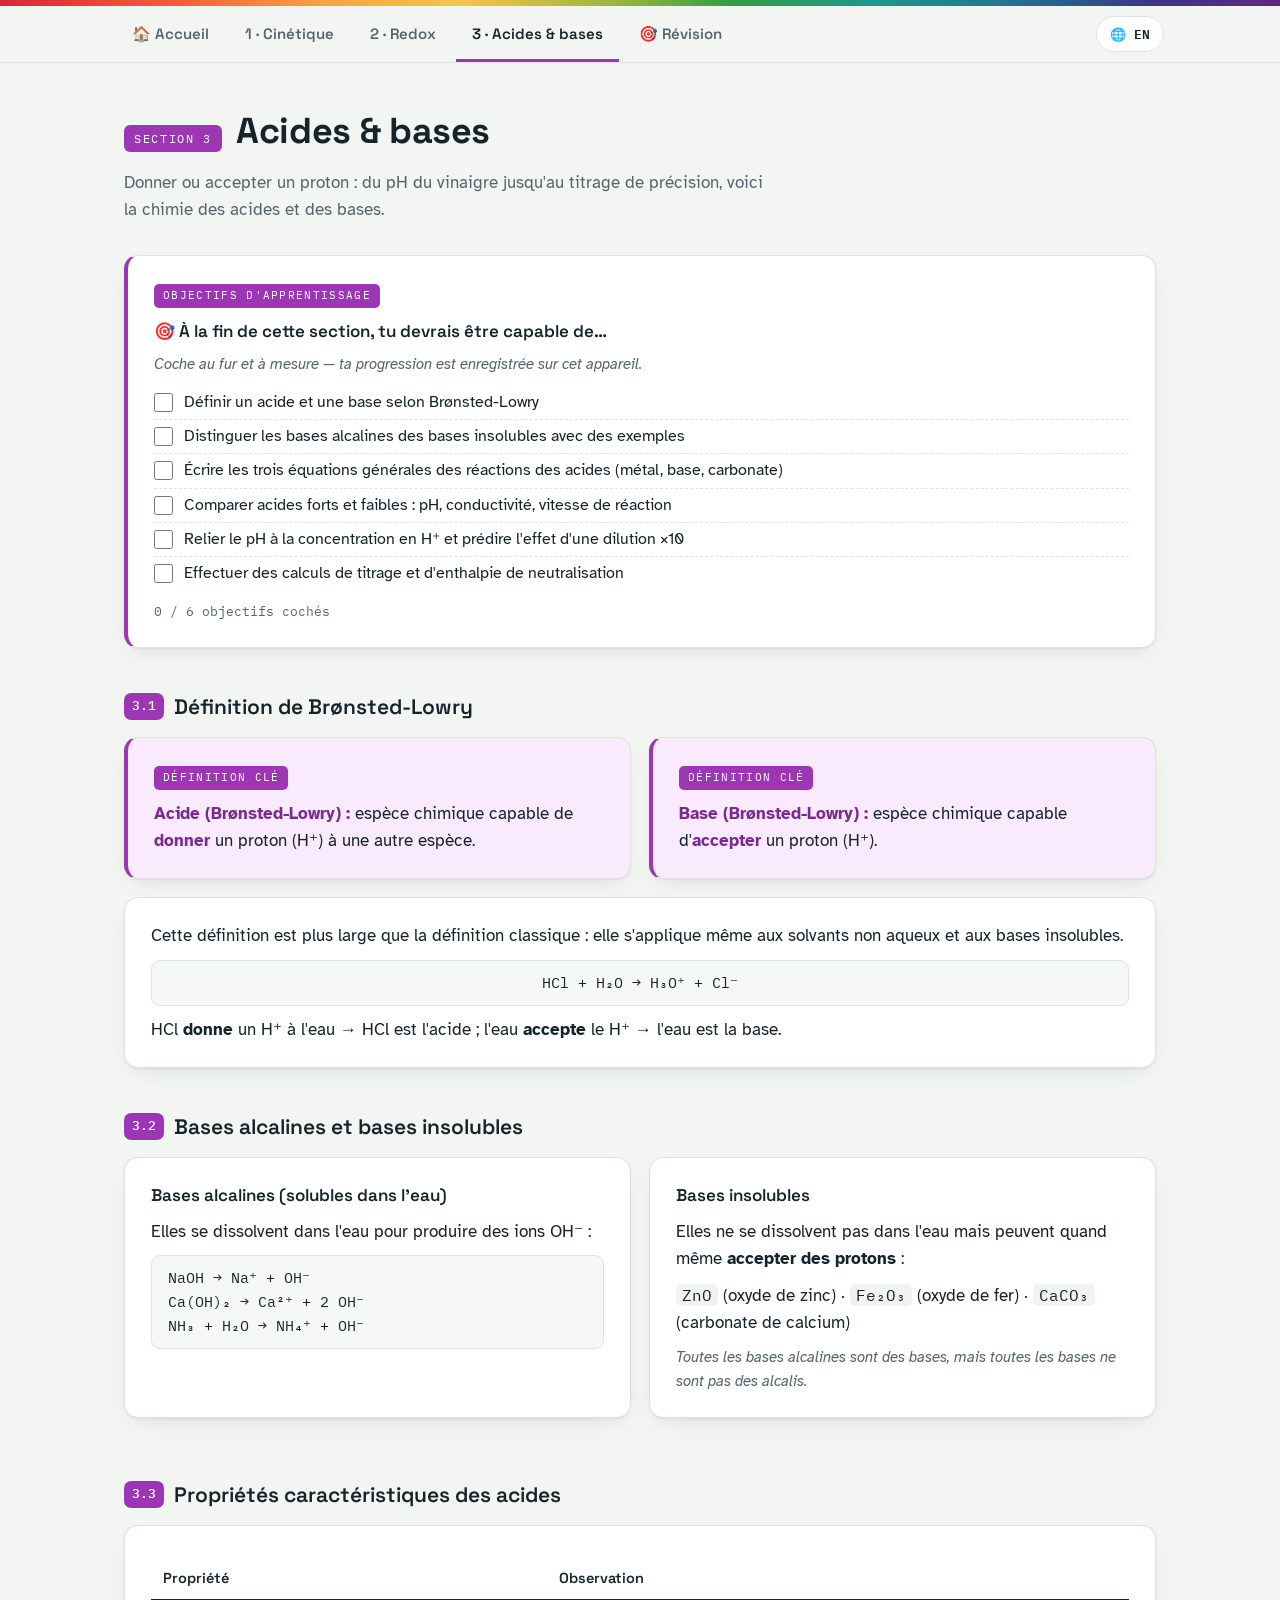
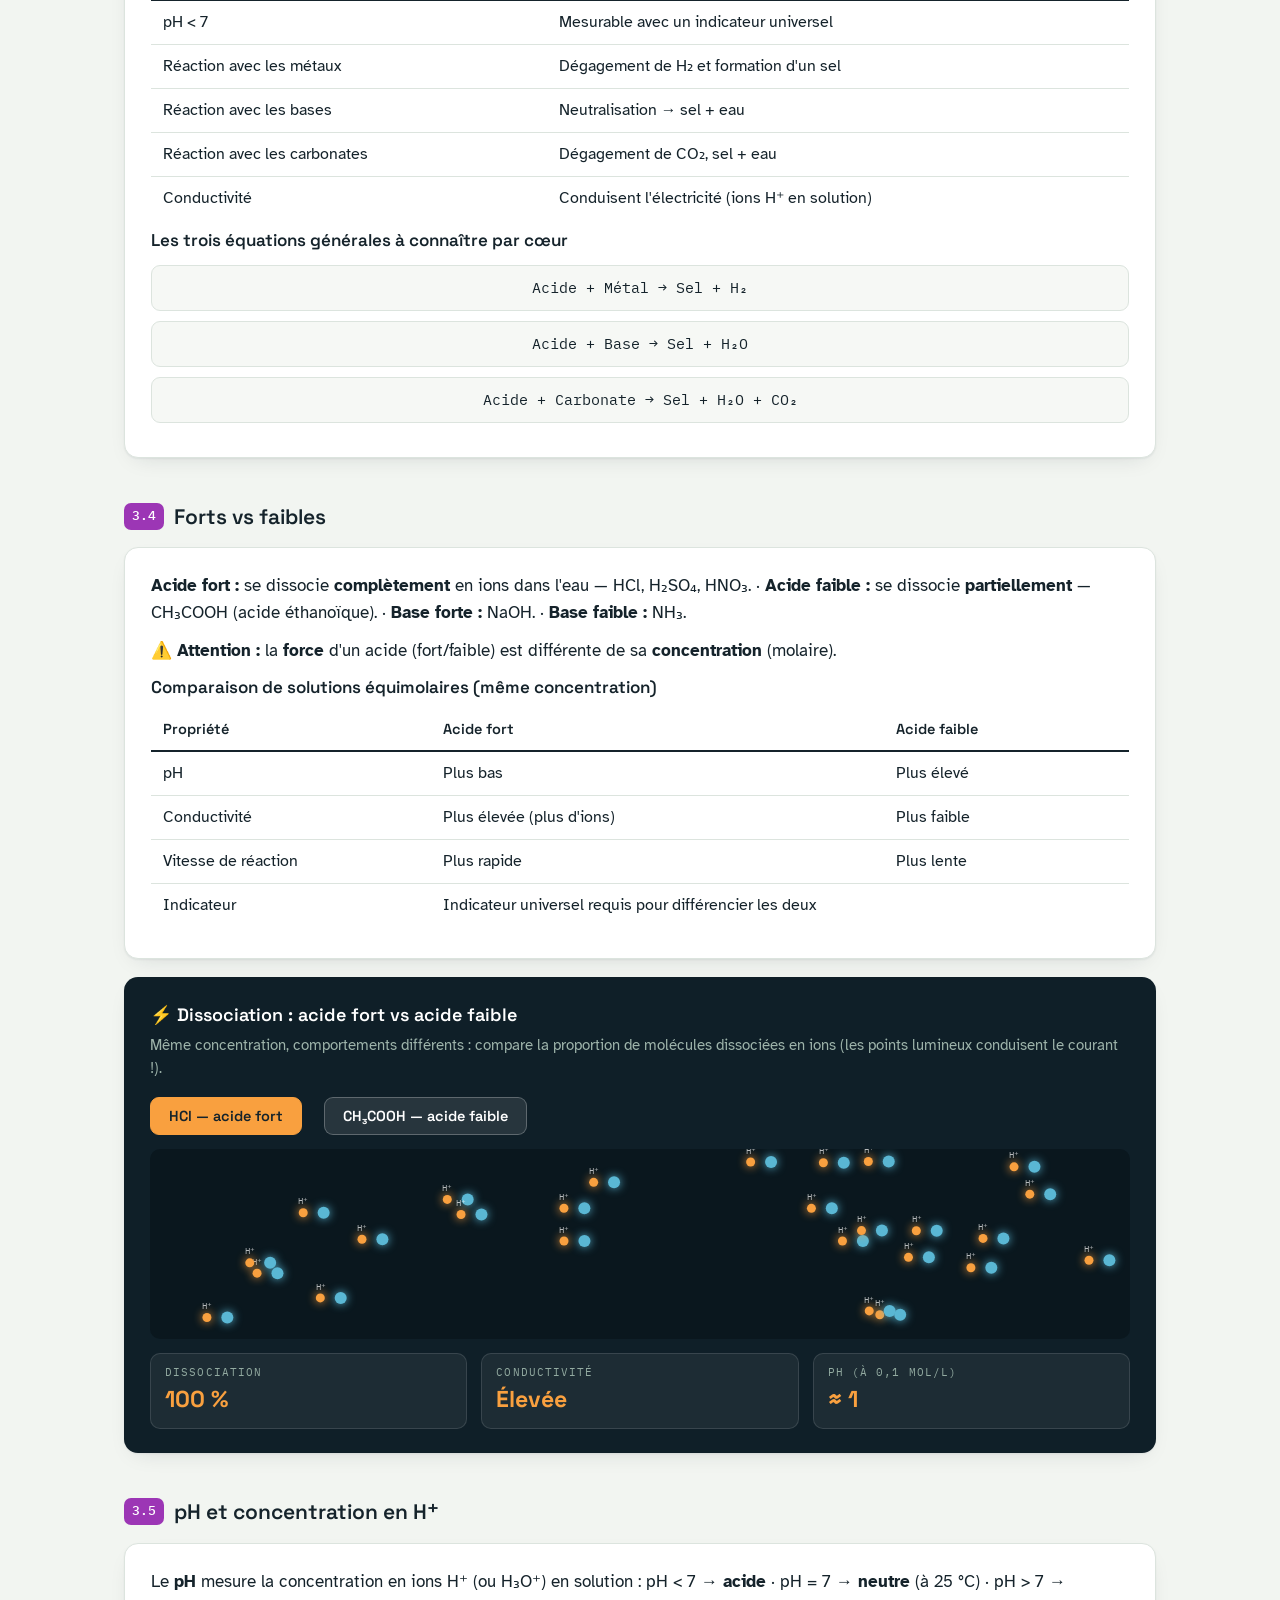
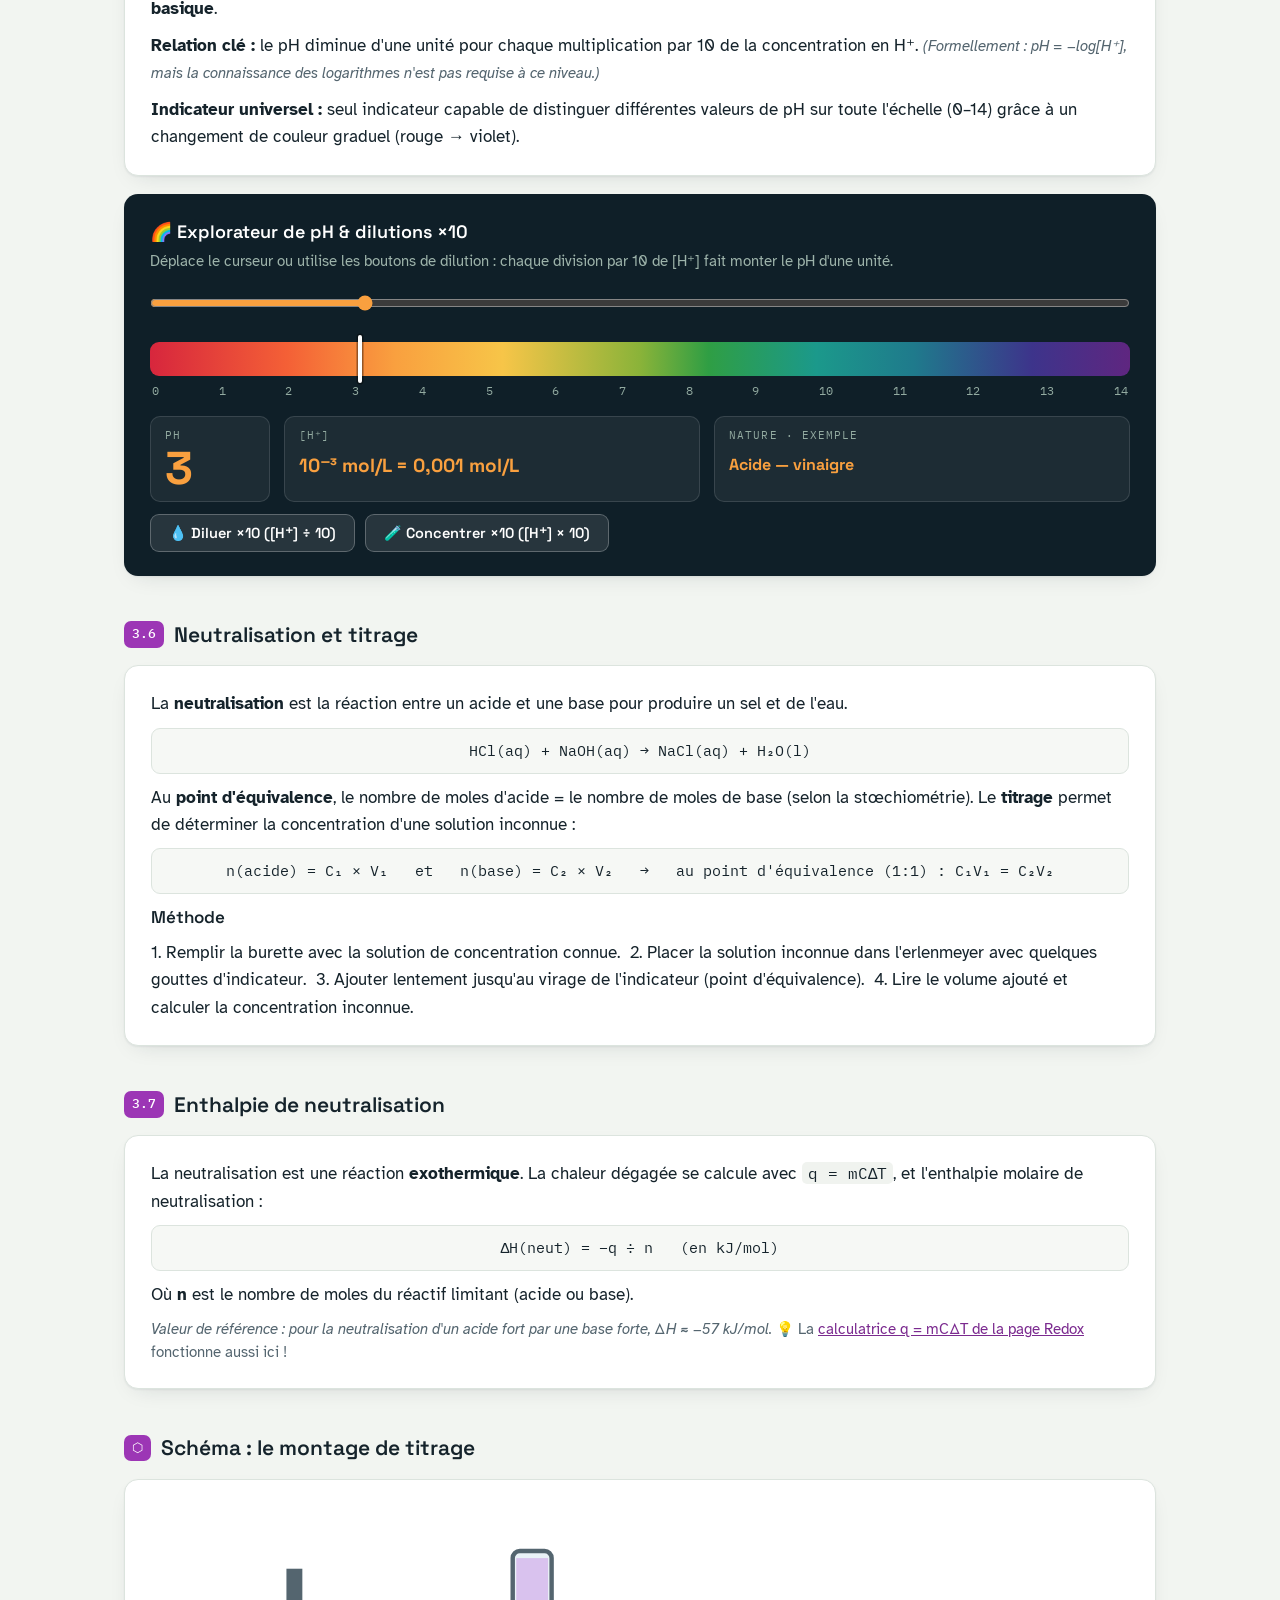
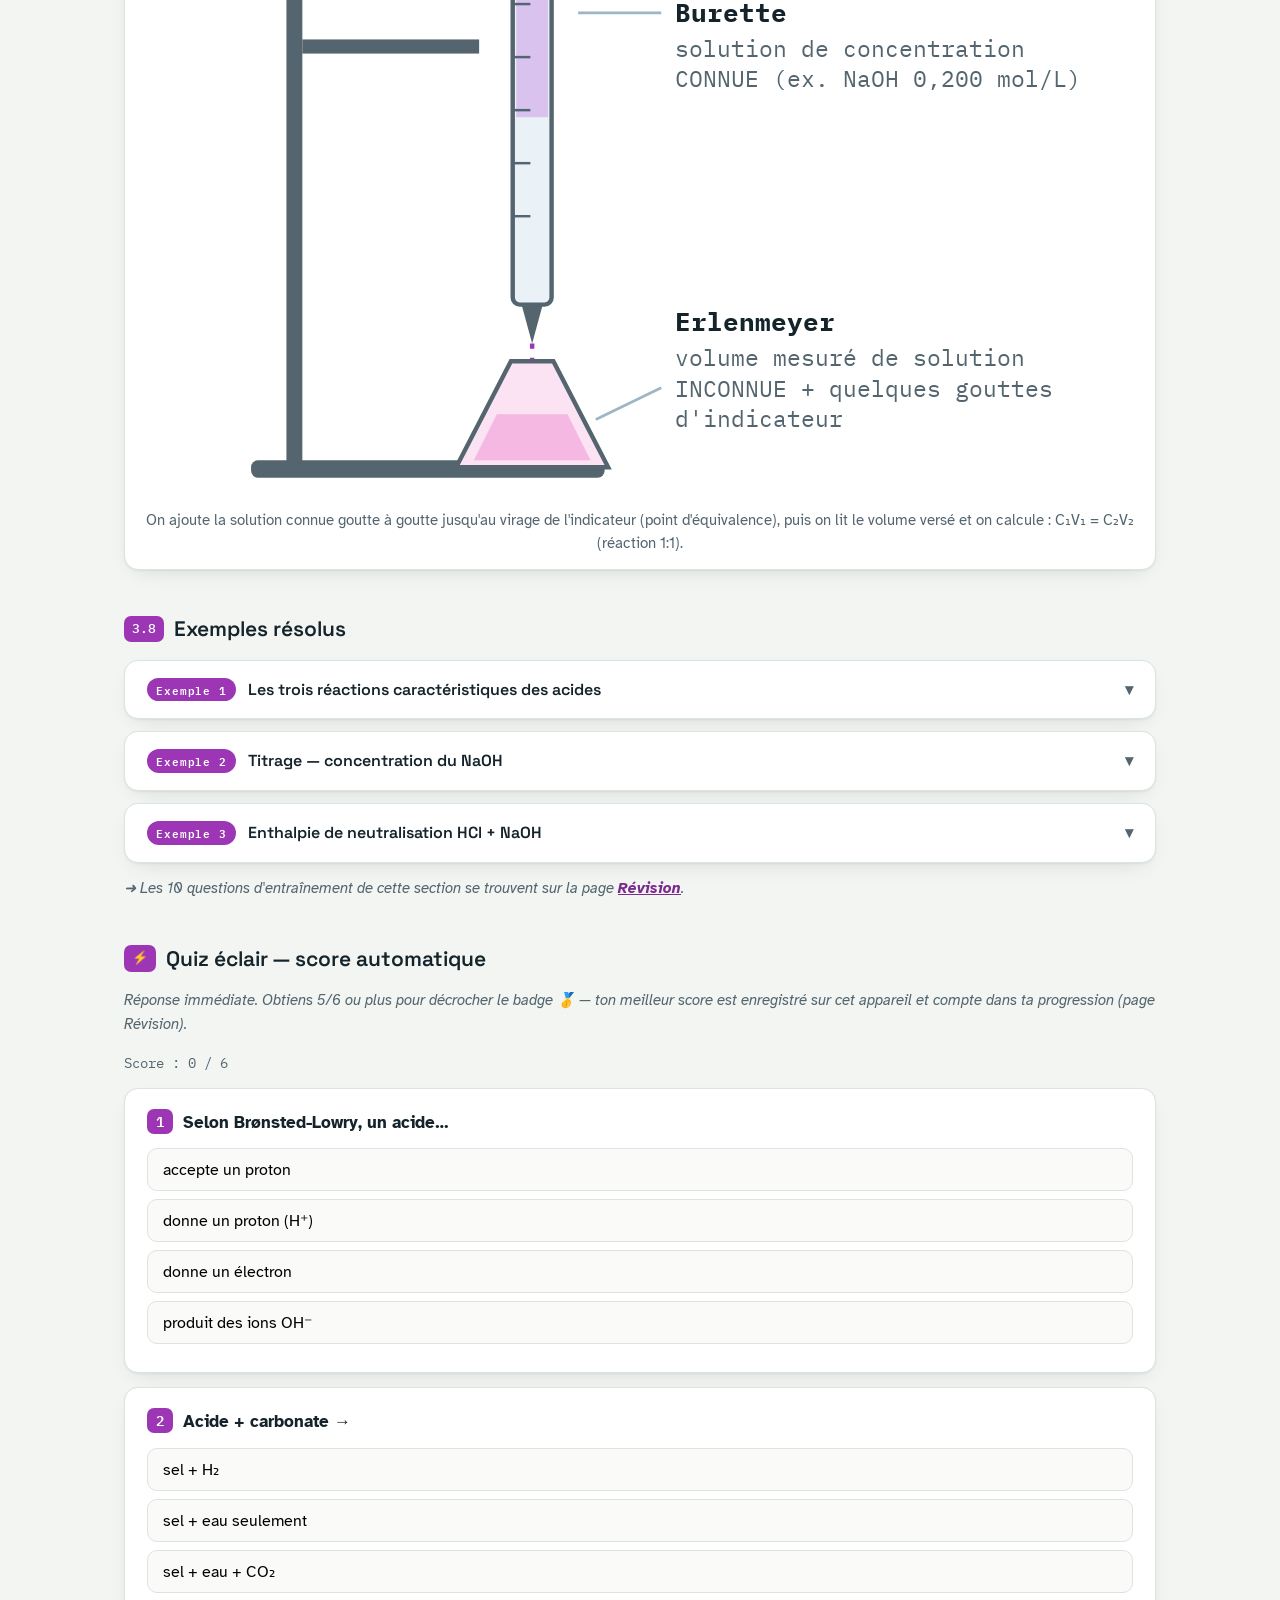
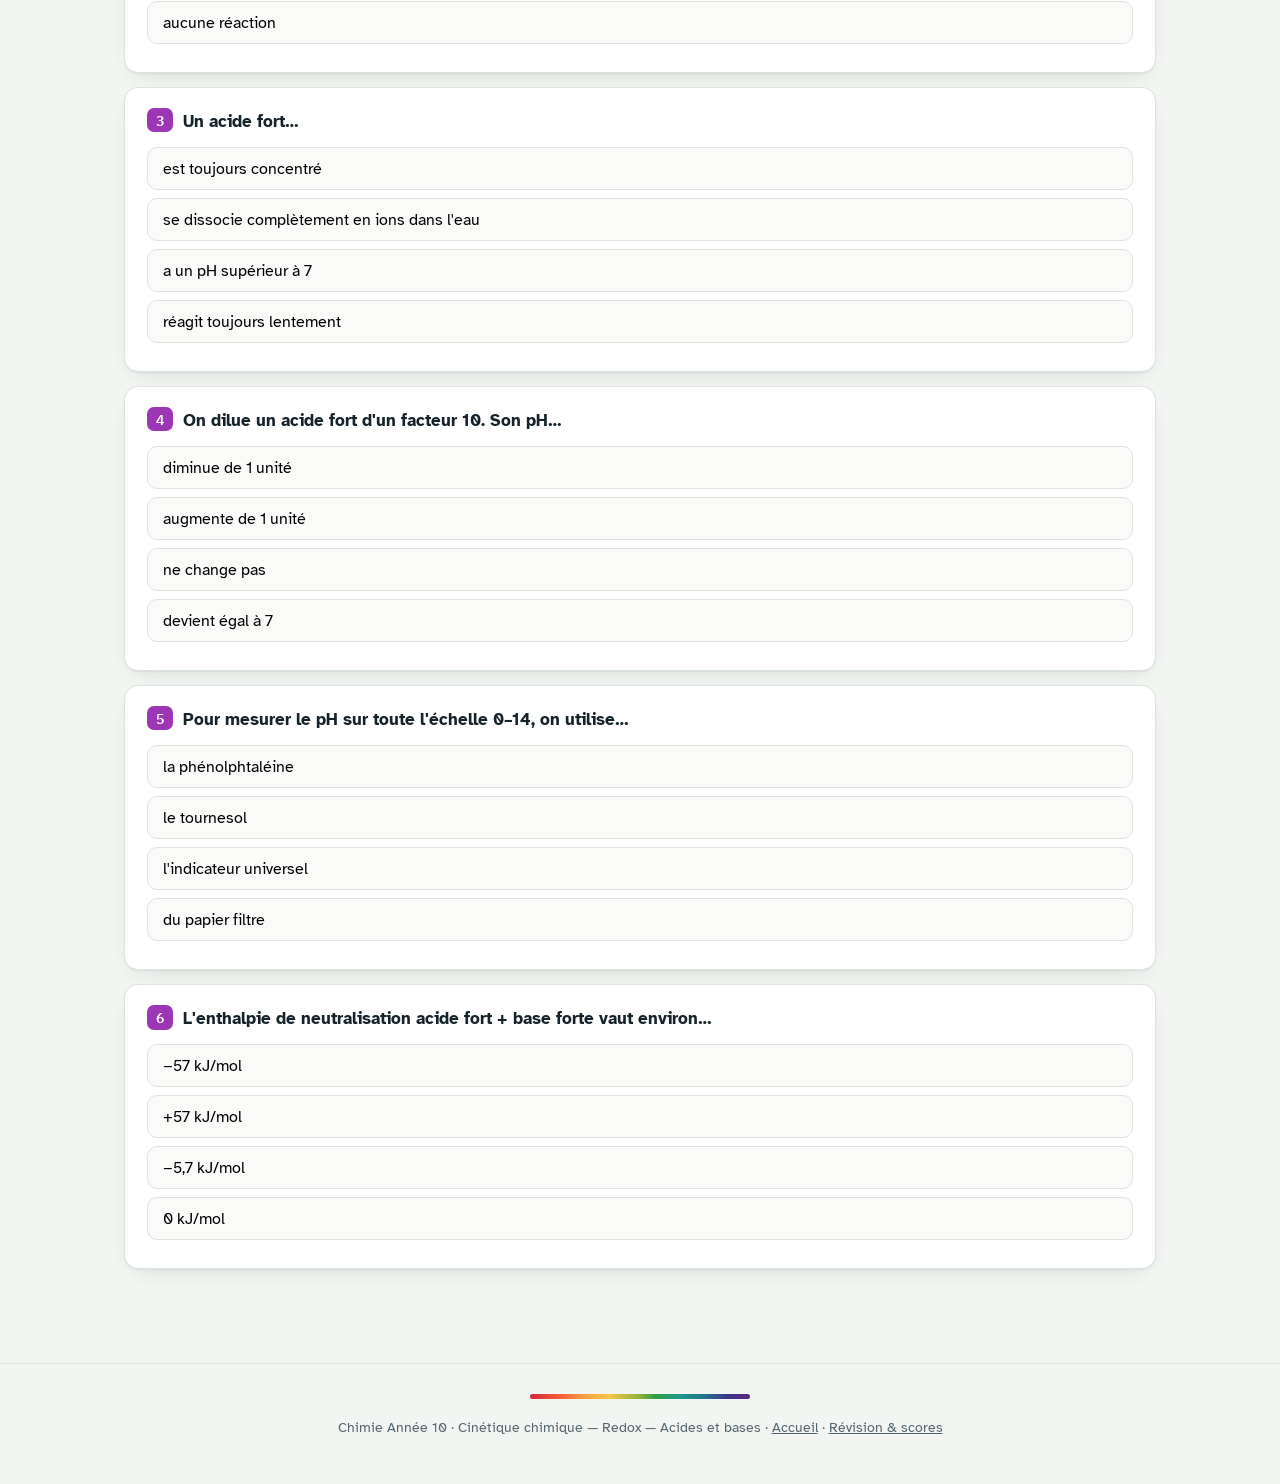
==== commit aa3eee6d: "Add files via upload" ====
--- a/acids.html
+++ b/acids.html
@@ -3,19 +3,20 @@
 <head>
 <meta charset="UTF-8">
 <meta name="viewport" content="width=device-width, initial-scale=1.0">
-<title>Acides & bases — Sciences Année 10</title>
+<title>Acides & bases — Chimie Année 10</title>
 <link rel="preconnect" href="https://fonts.googleapis.com">
 <link href="https://fonts.googleapis.com/css2?family=Space+Grotesk:wght@400;500;600;700&family=Atkinson+Hyperlegible:ital,wght@0,400;0,700;1,400&family=IBM+Plex+Mono:wght@400;500;600&display=swap" rel="stylesheet">
 <link rel="stylesheet" href="style.css">
 </head>
 <body>
 <header class="page-hero"><div class="ph-bar"></div></header>
-<nav class="nav" aria-label="Navigation du site"><div class="nav-inner">
+<nav class="nav" aria-label="Navigation"><div class="nav-inner">
 <a class="tab-btn" href="index.html">🏠 Accueil</a>
 <a class="tab-btn" href="kinetics.html" style="--tab-color:var(--kin)">1 · Cinétique</a>
 <a class="tab-btn" href="redox.html" style="--tab-color:var(--redox)">2 · Redox</a>
 <a class="tab-btn" href="acids.html" style="--tab-color:var(--acid)" aria-current="page">3 · Acides &amp; bases</a>
 <a class="tab-btn" href="revision.html" style="--tab-color:var(--green)">🎯 Révision</a>
+<a class="lang-btn" href="en/acids.html" title="Switch to English">🌐 EN</a>
 </div></nav>
 <main class="wrap">
 <section class="panel" id="panel-acid" style="--accent:var(--acid);--accent-soft:var(--acid-soft);--accent-deep:var(--acid-deep)">
@@ -148,8 +149,7 @@
     <p class="note">Valeur de référence : pour la neutralisation d'un acide fort par une base forte, ΔH ≈ −57 kJ/mol. <span style="font-style:normal">💡 La <a href="redox.html" style="color:var(--acid-deep)">calculatrice q = mCΔT de la page Redox</a> fonctionne aussi ici !</span></p>
   </div>
 
-  
-<h3 class="block-title"><span class="num" style="background:var(--acid)">⬡</span>Schéma : le montage de titrage</h3>
+  <h3 class="block-title"><span class="num" style="background:var(--acid)">⬡</span>Schéma : le montage de titrage</h3>
 <figure class="fig"><svg viewBox="0 0 560 340" role="img" aria-label="Montage de titrage avec burette et erlenmeyer">
 <!-- stand -->
 <rect x="60" y="318" width="200" height="10" rx="4" fill="#54656F"/>
@@ -227,7 +227,7 @@
 </script>
 </section>
 </main>
-<footer class="footer"><div class="ph-mini"></div><p>Sciences Année 10 · Cinétique chimique — Redox — Acides et bases · <a href="index.html" style="color:var(--ink-soft)">Accueil</a> · <a href="revision.html" style="color:var(--ink-soft)">Révision &amp; scores</a></p></footer>
+<footer class="footer"><div class="ph-mini"></div><p>Chimie Année 10 · Cinétique chimique — Redox — Acides et bases · <a href="index.html" style="color:var(--ink-soft)">Accueil</a> · <a href="revision.html" style="color:var(--ink-soft)">Révision &amp; scores</a></p></footer>
 <script>
 /* == DISSOCIATION WIDGET ===================== */
 (function(){
--- a/style.css
+++ b/style.css
@@ -178,9 +178,11 @@
 /* ---------- multipage nav ---------- */
 a.tab-btn{text-decoration:none;display:inline-block}
 a.tab-btn[aria-current="page"]{color:var(--ink);border-bottom-color:var(--tab-color,var(--ink))}
+.nav-inner{align-items:center}
+.lang-btn{margin-left:auto;font-family:var(--font-mono);font-size:13px;font-weight:600;padding:7px 13px;border-radius:999px;border:1.5px solid var(--line);background:#fff;color:var(--ink);text-decoration:none;white-space:nowrap;transition:.15s}
+.lang-btn:hover{border-color:var(--ink);transform:translateY(-1px)}
 .page-hero{background:var(--deep)}
 .page-hero .ph-bar{height:6px}
-
 /* ---------- learning objectives ---------- */
 .obj-card{border-left:4px solid var(--accent,var(--ink));margin-bottom:30px}
 .obj-list{list-style:none;margin-top:10px}
@@ -190,12 +192,10 @@
 .obj-list input{accent-color:var(--accent,var(--green));width:19px;height:19px;margin-top:2px;flex-shrink:0;cursor:pointer}
 .obj-list input:checked+span{color:var(--ink-soft);text-decoration:line-through;text-decoration-color:rgba(0,0,0,.3)}
 .obj-progress{font-family:var(--font-mono);font-size:13px;color:var(--ink-soft);margin-top:12px}
-
-/* ---------- figures / diagrams ---------- */
+/* ---------- figures ---------- */
 .fig{background:var(--card);border:1px solid var(--line);border-radius:var(--radius);padding:18px 20px 14px;box-shadow:var(--shadow);margin-bottom:18px}
 .fig svg{width:100%;height:auto;display:block}
 .fig figcaption{font-size:14.5px;color:var(--ink-soft);margin-top:10px;text-align:center}
-
 /* ---------- quiz ---------- */
 .quiz-q{background:var(--card);border:1px solid var(--line);border-radius:var(--radius);padding:20px 22px;margin-bottom:14px;box-shadow:var(--shadow)}
 .quiz-q .qq{font-weight:700;margin-bottom:12px;display:flex;gap:10px}
@@ -211,7 +211,6 @@
 .quiz-banner.gold{background:linear-gradient(120deg,#FFF6E0,#FFEAC2);border:1px solid #F3CE7E}
 .quiz-banner.mid{background:var(--card);border:1px solid var(--line)}
 .quiz-score-live{font-family:var(--font-mono);font-size:14px;color:var(--ink-soft);margin-bottom:14px}
-
 /* ---------- badges & dashboard ---------- */
 .badge{display:inline-flex;align-items:center;gap:7px;font-family:var(--font-display);font-weight:600;font-size:14px;padding:6px 14px;border-radius:999px}
 .badge.gold{background:#FFF1CC;color:#8A6100;border:1.5px solid #F3CE7E}
@@ -226,8 +225,7 @@
 .dash-card a:hover{text-decoration:underline}
 .mini-track{height:8px;border-radius:5px;background:#EAEFEA;overflow:hidden;margin:8px 0 12px}
 .mini-fill{height:100%;border-radius:5px;background:var(--dc);transition:width .5s ease}
-
-/* ---------- home page ---------- */
+/* ---------- home ---------- */
 .home-grid{display:grid;grid-template-columns:1fr 1fr;gap:18px;margin-top:30px}
 @media(max-width:760px){.home-grid{grid-template-columns:1fr}}
 .home-card{background:var(--card);border:1px solid var(--line);border-top:6px solid var(--hc,var(--ink));border-radius:var(--radius);padding:24px 26px;box-shadow:var(--shadow);text-decoration:none;color:var(--ink);display:block;transition:.18s}
@@ -236,3 +234,12 @@
 .home-card p{color:var(--ink-soft);font-size:15.5px;margin-bottom:14px}
 .home-card .go{font-weight:700;color:var(--hc);font-size:15px}
 .howto{margin-top:34px}
+/* ---------- diagnostic ---------- */
+.diag-wrap{margin-top:36px}
+.diag-head{display:flex;align-items:center;gap:12px;flex-wrap:wrap;margin-bottom:6px}
+.diag-head h2{font-family:var(--font-display);font-size:clamp(22px,3vw,30px);font-weight:700}
+/* ---------- exam-style questions ---------- */
+.exam-marks{font-family:var(--font-mono);font-size:12px;background:var(--ink);color:#fff;border-radius:6px;padding:4px 10px;flex-shrink:0;align-self:center}
+.ms{padding-left:22px;margin-top:8px}
+.ms li{margin-bottom:7px}
+.tipbox{background:var(--kin-soft);border:1px solid #F3CDB2;border-radius:var(--radius);padding:16px 20px;margin:14px 0 24px;font-size:15.5px}
